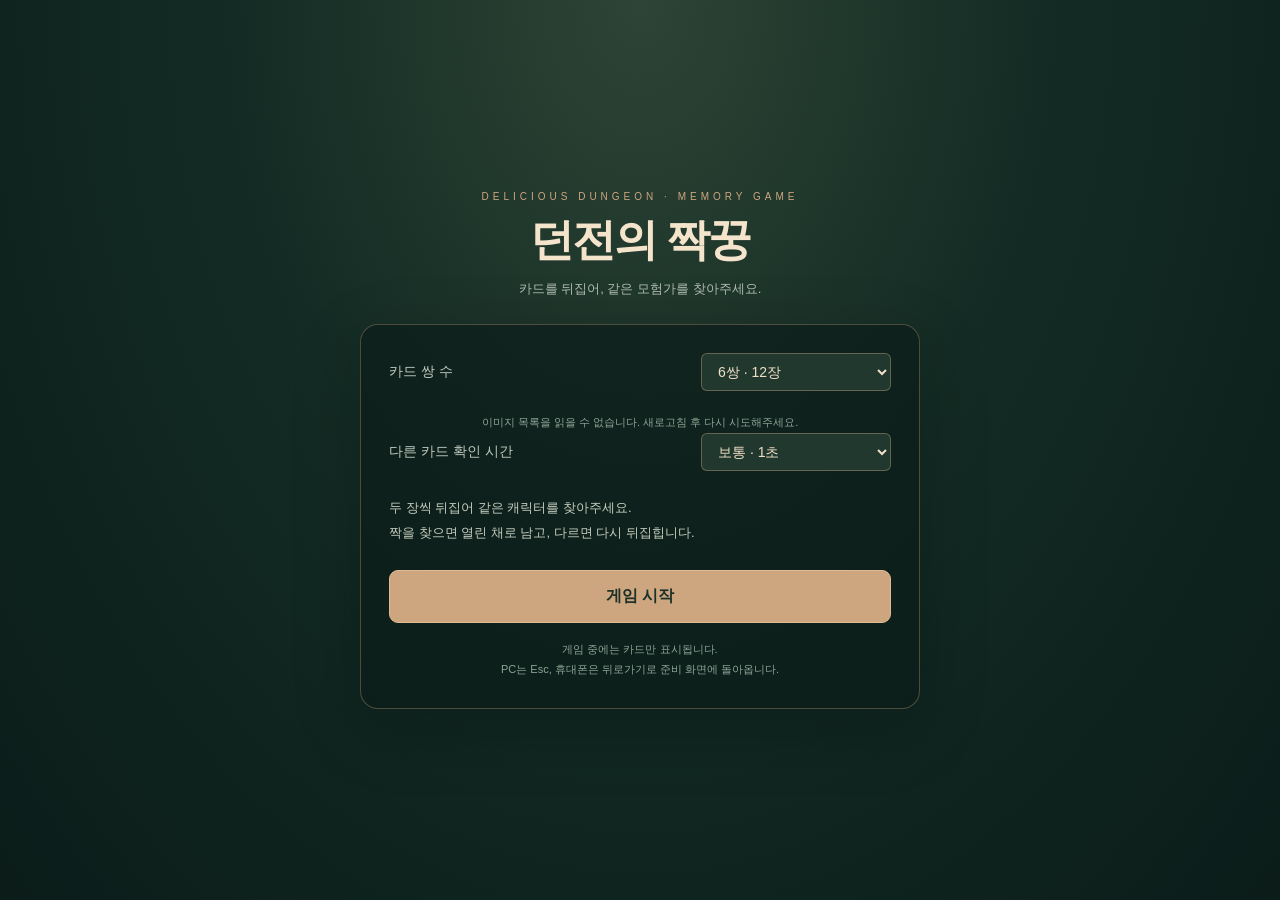
==== index.html @ ed94b5cc "Add card matching game and deployment tools" ====
<!doctype html>
<html lang="ko">
<head>
  <meta charset="UTF-8">
  <meta name="viewport" content="width=device-width, initial-scale=1">
  <title>던전의 짝꿍 · 카드 짝 맞추기</title>
  <link rel="stylesheet" href="style.css">
  <script src="characters.js" defer></script>
  <script src="game.js" defer></script>
</head>
<body>
  <main id="setup" class="setup">
    <header>
      <p class="eyebrow">DELICIOUS DUNGEON · MEMORY GAME</p>
      <h1>던전의 짝꿍</h1>
      <p class="intro">카드를 뒤집어, 같은 모험가를 찾아주세요.</p>
    </header>
    <form id="settings" class="settings">
      <label>카드 쌍 수 <select id="difficulty"><option value="6">6쌍 · 12장</option><option value="12">12쌍 · 24장</option><option value="18">18쌍 · 36장</option><option value="24">24쌍 · 48장</option></select></label>
      <p id="library-status" class="setup-note" role="status"></p>
      <label id="folder-control" hidden>캐릭터 폴더 새로 읽기 <input id="character-folder" type="file" webkitdirectory multiple accept="image/*"></label>
      <label>다른 카드 확인 시간 <select id="flip-delay"><option value="1600">여유롭게 · 1.6초</option><option value="1050" selected>보통 · 1초</option><option value="600">빠르게 · 0.6초</option></select></label>
      <p class="rules">두 장씩 뒤집어 같은 캐릭터를 찾아주세요.<br>짝을 찾으면 열린 채로 남고, 다르면 다시 뒤집힙니다.</p>
      <button id="start" class="primary" type="submit">게임 시작</button>
      <p class="setup-note">게임 중에는 카드만 표시됩니다.<br>PC는 Esc, 휴대폰은 뒤로가기로 준비 화면에 돌아옵니다.</p>
    </form>
  </main>
  <section id="play" class="play" hidden aria-label="게임 화면">
    <p id="message" class="sr-only" role="status" aria-live="polite"></p>
    <section id="board" class="board" aria-label="짝 맞추기 카드"></section>
  </section>
  <dialog id="result" aria-labelledby="result-title">
    <p class="eyebrow">ADVENTURE COMPLETE</p>
    <h2 id="result-title">모든 짝을 찾았어요!</h2>
    <div class="stats"><span>찾은 짝 <strong id="pairs">0 / 6</strong></span><span>시도 <strong id="moves">0</strong></span><span>시간 <strong id="time">00:00</strong></span></div>
    <button id="restart" class="primary" type="button">준비 화면으로</button>
  </dialog>
</body>
</html>
---- style.css ----
:root { color-scheme: dark; font-family: 'Malgun Gothic', 'Apple SD Gothic Neo', sans-serif; color: #eee7d9; background: #0e211d; }
* { box-sizing: border-box; }
body { margin: 0; min-height: 100vh; background: radial-gradient(ellipse at 50% 0%, #2e4435 0, #132b24 45%, #0b1c19 100%); }
main { width: min(1600px, 94%); height: 100dvh; margin: auto; padding: 20px 0 14px; display: flex; flex-direction: column; }
main > :not(.board) { flex-shrink: 0; }
header { text-align: center; }
.eyebrow { color: #cda67f; font-size: 10px; letter-spacing: 4px; margin: 0 0 9px; }
h1 { margin: 0; font-size: clamp(30px, 4vw, 44px); letter-spacing: -2px; color: #f4e4cb; }
.intro { font-size: 13px; color: #b0bdb1; margin: 10px 0 26px; }
.toolbar { display: flex; align-items: center; justify-content: space-between; gap: 18px; padding: 16px 20px; border: 1px solid #cda67f40; background: #0b1c1980; border-radius: 12px; font-size: 12px; }
label { color: #bfc9bd; display: flex; align-items: center; gap: 10px; }
select, .restart { font: inherit; border: 1px solid #cda67f66; background: #21382e; color: #f0dfc6; padding: 9px 12px; border-radius: 6px; cursor: pointer; }
.stats { display: flex; gap: 25px; color: #a9b7ab; }
.stats strong { color: #f0dfc6; font-variant-numeric: tabular-nums; margin-left: 7px; }
.restart:hover { background: #37513d; }
#message { text-align: center; height: 20px; line-height: 20px; white-space: nowrap; overflow: hidden; text-overflow: ellipsis; font-size: 13px; color: #d5bb96; margin: 12px 0; }
.board { display: grid; flex: 1; min-height: 0; width: 100%; gap: 10px; margin: 0 auto; justify-content: center; align-content: center; }
.card { position: relative; aspect-ratio: 606 / 968; padding: 0; border: 0; border-radius: 6%; background: transparent; cursor: pointer; perspective: 1000px; -webkit-tap-highlight-color: transparent; }
.card-inner { display: block; width: 100%; height: 100%; position: relative; transform-style: preserve-3d; transition: transform .42s cubic-bezier(.2,.7,.3,1); }
.card.is-open .card-inner, .card.is-matched .card-inner { transform: rotateY(180deg); }
.face { position: absolute; inset: 0; display: block; backface-visibility: hidden; border-radius: 6%; background: url('card_back.png') center / 100% 100%; box-shadow: 0 5px 12px #0005; }
.front { transform: rotateY(180deg); overflow: hidden; }
.character-mask { position: absolute; inset: 0; -webkit-mask-image: var(--character-mask, url('mask.png')); mask-image: var(--character-mask, url('mask.png')); -webkit-mask-size: 100% 100%; mask-size: 100% 100%; -webkit-mask-position: center; mask-position: center; -webkit-mask-repeat: no-repeat; mask-repeat: no-repeat; mask-mode: alpha; }
.character { position: absolute; width: 100%; height: auto; left: 0; top: 2.74616%; transform: scale(0.9); transform-origin: top center; }
.ribbon { position: absolute; width: 44%; left: 28%; bottom: 9%; }
.character-name { position: absolute; left: 28%; right: 28%; bottom: 12.05%; text-align: center; color: #fff; font-size: 24px; white-space: nowrap; font-weight: 900; line-height: 1.15; -webkit-text-stroke: 2px #cda67f; paint-order: stroke fill; text-shadow: 0 2px 2px #633c2a; }
.card.is-matched { cursor: default; }
.character-name { font-size: var(--name-size, 24px); -webkit-text-stroke-width: var(--name-stroke, 2px); }
.card.is-matched .front { box-shadow: 0 0 0 2px #cda67f, 0 0 20px #cda67f30; }
.card:focus-visible { outline: 3px solid #ffe3a4; outline-offset: 4px; }
.card:not(.is-open):not(.is-matched):hover { translate: 0 -4px; }
footer { margin-top: 12px; text-align: center; font-size: 11px; color: #879f90; }
@media (max-width: 700px) { main { padding-top: 12px; } .toolbar { flex-wrap: wrap; padding: 10px; gap: 10px; } .stats { order: 3; width: 100%; justify-content: space-around; gap: 8px; } .board { gap: 6px; } .character-name { -webkit-text-stroke-width: 1px; } }
@media (max-height: 600px) { main { padding: 8px 0; } .eyebrow, .intro, footer { display: none; } h1 { font-size: 24px; margin-bottom: 6px; } .toolbar { padding: 6px 10px; } #message { margin: 6px 0; } }
@media (prefers-reduced-motion: reduce) { *, *::before, *::after { transition: none !important; } }
[hidden] { display: none !important; }
.setup { height: auto; min-height: 100dvh; width: min(560px, 92%); justify-content: center; padding: 32px 0; }
.settings { padding: 28px; border: 1px solid #cda67f55; border-radius: 18px; background: #0b1c19aa; box-shadow: 0 20px 70px #0003; }
.settings label { display: flex; justify-content: space-between; flex-wrap: wrap; gap: 12px; margin-bottom: 22px; font-size: 14px; }
.settings select { min-width: 190px; }
.rules { color: #c5cdbf; font-size: 13px; line-height: 1.9; margin: 25px 0; }
.primary { width: 100%; padding: 15px 20px; border: 1px solid #e0bb91; border-radius: 9px; background: #cda67f; color: #1c3027; font: inherit; font-weight: 700; cursor: pointer; }
.primary:hover { background: #e6c49c; }
.primary:disabled { opacity: .5; cursor: wait; }
.primary:focus-visible { outline: 3px solid #fff0c5; outline-offset: 4px; }
.setup-note { color: #8da495; font-size: 11px; text-align: center; line-height: 1.8; margin: 17px 0 0; }
.play { height: 100dvh; width: 100%; padding: max(10px, env(safe-area-inset-top)) max(10px, env(safe-area-inset-right)) max(10px, env(safe-area-inset-bottom)) max(10px, env(safe-area-inset-left)); display: flex; }
.is-playing { overflow: hidden; }
.sr-only { position: absolute; width: 1px; height: 1px !important; padding: 0; margin: -1px !important; overflow: hidden; clip-path: inset(50%); white-space: nowrap; }
.play .board { height: 100%; }
.play .card:not(.is-open):not(.is-matched):hover { translate: none; }
dialog { width: min(440px, 90%); padding: 32px; border: 1px solid #cda67f; border-radius: 18px; background: #163128; color: #f4e4cb; text-align: center; }
dialog::backdrop { background: #071710bb; backdrop-filter: blur(5px); }
dialog h2 { margin: 14px 0 25px; }
dialog .stats { justify-content: center; flex-wrap: wrap; margin-bottom: 28px; font-size: 13px; }
@media (max-width: 700px) { .play { padding: max(6px, env(safe-area-inset-top)) max(6px, env(safe-area-inset-right)) max(6px, env(safe-area-inset-bottom)) max(6px, env(safe-area-inset-left)); } .settings { padding: 22px; } }
@media (max-height: 600px) { .setup .eyebrow, .setup .intro { display: block; } }
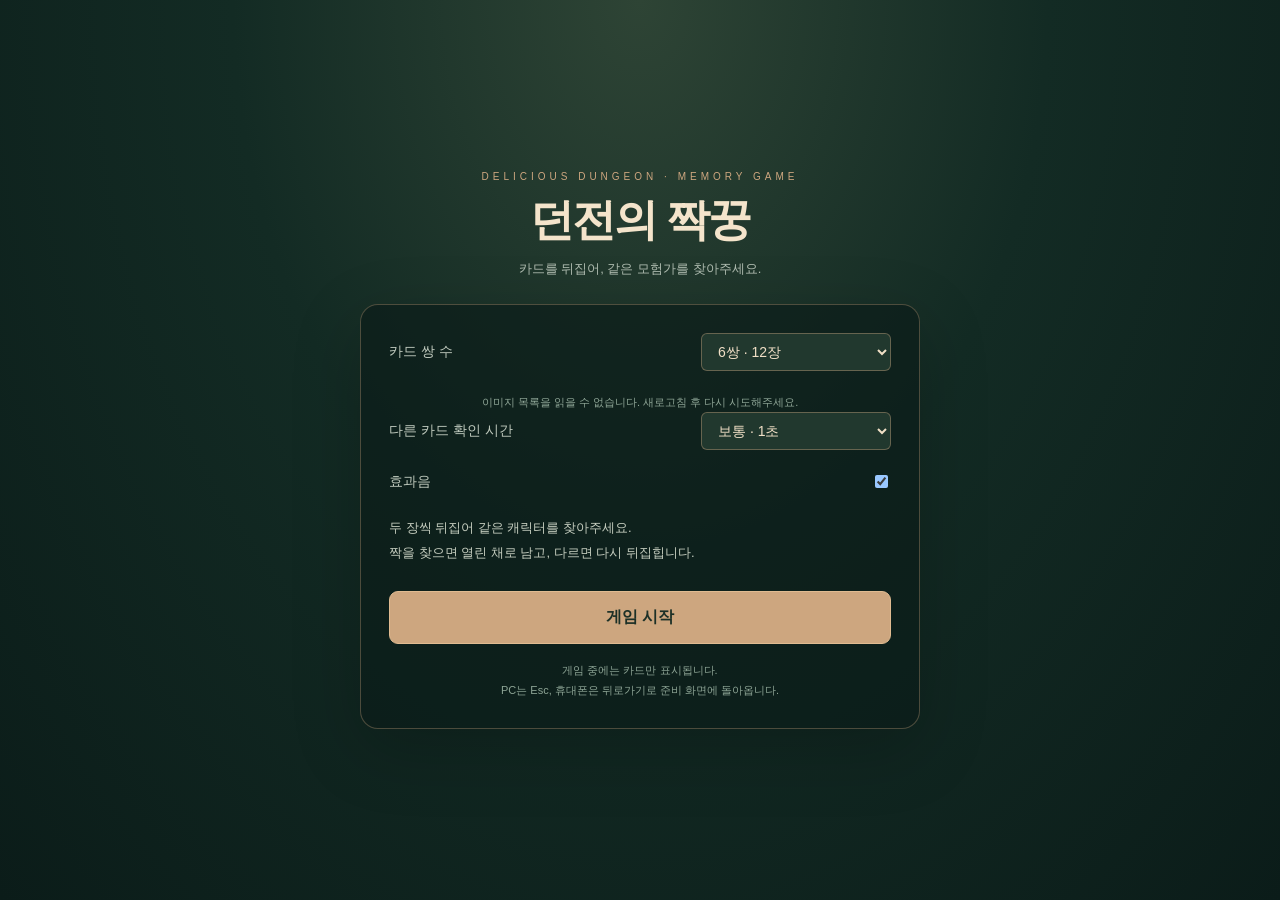
==== commit 9a8a3b47: "Add card interaction and completion sound effects" ====
--- a/index.html
+++ b/index.html
@@ -20,6 +20,7 @@
       <p id="library-status" class="setup-note" role="status"></p>
       <label id="folder-control" hidden>캐릭터 폴더 새로 읽기 <input id="character-folder" type="file" webkitdirectory multiple accept="image/*"></label>
       <label>다른 카드 확인 시간 <select id="flip-delay"><option value="1600">여유롭게 · 1.6초</option><option value="1050" selected>보통 · 1초</option><option value="600">빠르게 · 0.6초</option></select></label>
+      <label>효과음 <input id="sound-enabled" type="checkbox" checked aria-label="효과음 켜기"></label>
       <p class="rules">두 장씩 뒤집어 같은 캐릭터를 찾아주세요.<br>짝을 찾으면 열린 채로 남고, 다르면 다시 뒤집힙니다.</p>
       <button id="start" class="primary" type="submit">게임 시작</button>
       <p class="setup-note">게임 중에는 카드만 표시됩니다.<br>PC는 Esc, 휴대폰은 뒤로가기로 준비 화면에 돌아옵니다.</p>
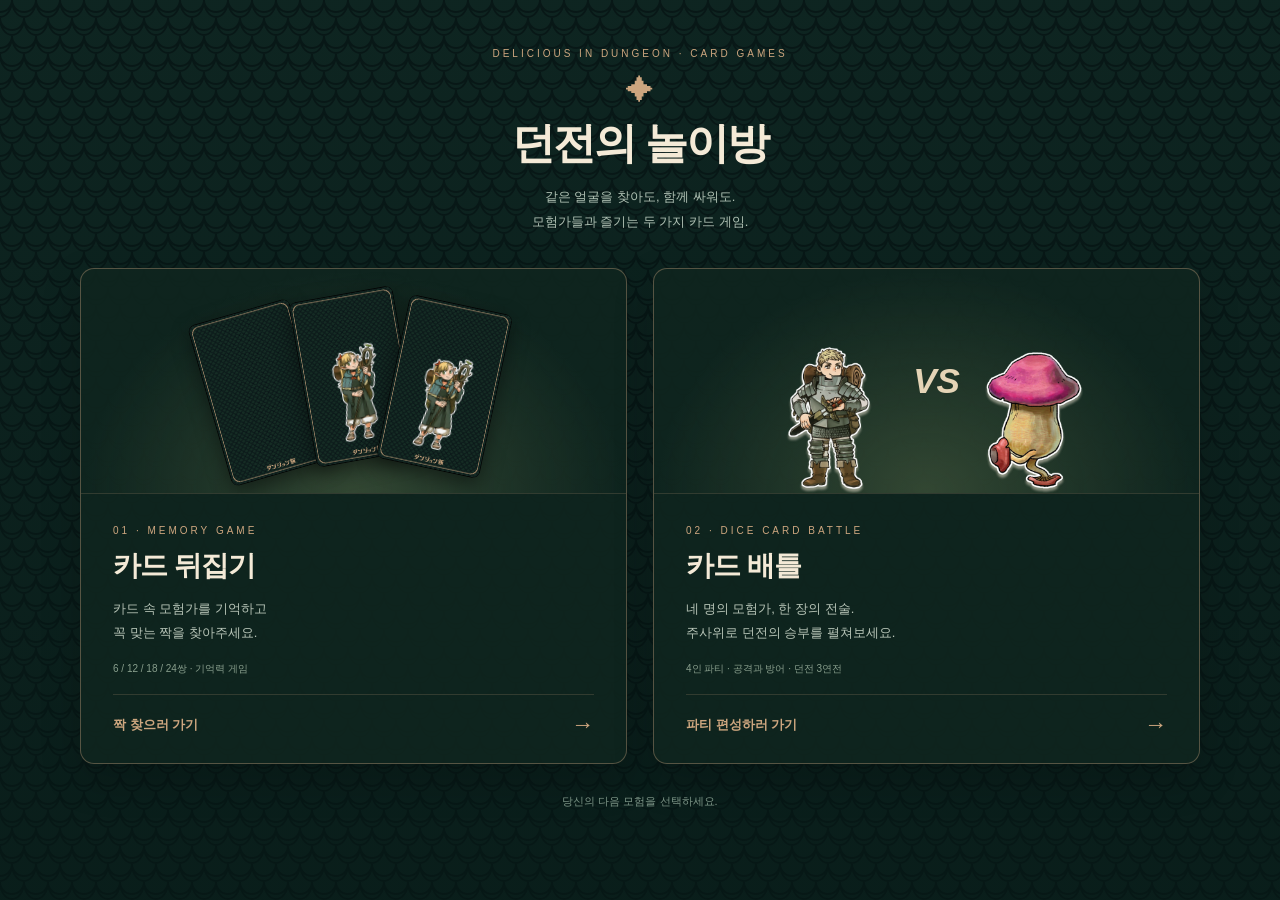
==== commit 52faee6e: "Add dice card battle and shared game selection" ====
--- a/index.html
+++ b/index.html
@@ -1,40 +1,8 @@
 <!doctype html>
-<html lang="ko">
-<head>
-  <meta charset="UTF-8">
-  <meta name="viewport" content="width=device-width, initial-scale=1">
-  <title>던전의 짝꿍 · 카드 짝 맞추기</title>
-  <link rel="stylesheet" href="style.css">
-  <script src="characters.js" defer></script>
-  <script src="game.js" defer></script>
-</head>
-<body>
-  <main id="setup" class="setup">
-    <header>
-      <p class="eyebrow">DELICIOUS DUNGEON · MEMORY GAME</p>
-      <h1>던전의 짝꿍</h1>
-      <p class="intro">카드를 뒤집어, 같은 모험가를 찾아주세요.</p>
-    </header>
-    <form id="settings" class="settings">
-      <label>카드 쌍 수 <select id="difficulty"><option value="6">6쌍 · 12장</option><option value="12">12쌍 · 24장</option><option value="18">18쌍 · 36장</option><option value="24">24쌍 · 48장</option></select></label>
-      <p id="library-status" class="setup-note" role="status"></p>
-      <label id="folder-control" hidden>캐릭터 폴더 새로 읽기 <input id="character-folder" type="file" webkitdirectory multiple accept="image/*"></label>
-      <label>다른 카드 확인 시간 <select id="flip-delay"><option value="1600">여유롭게 · 1.6초</option><option value="1050" selected>보통 · 1초</option><option value="600">빠르게 · 0.6초</option></select></label>
-      <label>효과음 <input id="sound-enabled" type="checkbox" checked aria-label="효과음 켜기"></label>
-      <p class="rules">두 장씩 뒤집어 같은 캐릭터를 찾아주세요.<br>짝을 찾으면 열린 채로 남고, 다르면 다시 뒤집힙니다.</p>
-      <button id="start" class="primary" type="submit">게임 시작</button>
-      <p class="setup-note">게임 중에는 카드만 표시됩니다.<br>PC는 Esc, 휴대폰은 뒤로가기로 준비 화면에 돌아옵니다.</p>
-    </form>
-  </main>
-  <section id="play" class="play" hidden aria-label="게임 화면">
-    <p id="message" class="sr-only" role="status" aria-live="polite"></p>
-    <section id="board" class="board" aria-label="짝 맞추기 카드"></section>
-  </section>
-  <dialog id="result" aria-labelledby="result-title">
-    <p class="eyebrow">ADVENTURE COMPLETE</p>
-    <h2 id="result-title">모든 짝을 찾았어요!</h2>
-    <div class="stats"><span>찾은 짝 <strong id="pairs">0 / 6</strong></span><span>시도 <strong id="moves">0</strong></span><span>시간 <strong id="time">00:00</strong></span></div>
-    <button id="restart" class="primary" type="button">준비 화면으로</button>
-  </dialog>
-</body>
-</html>
+<html lang="ko"><head><meta charset="utf-8"><meta name="viewport" content="width=device-width, initial-scale=1"><title>던전의 놀이방 · 카드 게임</title><link rel="stylesheet" href="battle.css"></head>
+<body class="portal-body"><main class="portal">
+<header class="portal-heading"><p class="overline">DELICIOUS IN DUNGEON · CARD GAMES</p><span class="portal-emblem" aria-hidden="true">✦</span><h1>던전의 놀이방</h1><p>같은 얼굴을 찾아도, 함께 싸워도.<br>모험가들과 즐기는 두 가지 카드 게임.</p></header>
+<div class="mode-grid">
+<a href="memory.html" class="mode-card memory-mode"><div class="mode-visual"><div class="mini-back"></div><div class="mini-card"><img src="cha/마르실.png" alt="마르실"></div><div class="mini-card second"><img src="cha/마르실.png" alt=""></div></div><div class="mode-copy"><span class="overline">01 · MEMORY GAME</span><h2>카드 뒤집기</h2><p>카드 속 모험가를 기억하고<br>꼭 맞는 짝을 찾아주세요.</p><span class="mode-tags">6 / 12 / 18 / 24쌍 · 기억력 게임</span><strong>짝 찾으러 가기 <span>→</span></strong></div></a>
+<a href="battle.html" class="mode-card battle-mode"><div class="mode-visual battle-visual"><img class="portal-hero" src="cha/라이오스.png" alt="라이오스"><span class="portal-vs">VS</span><img class="portal-monster" src="battle-monster-걷는버섯.png" alt="걷는버섯"></div><div class="mode-copy"><span class="overline">02 · DICE CARD BATTLE</span><h2>카드 배틀</h2><p>네 명의 모험가, 한 장의 전술.<br>주사위로 던전의 승부를 펼쳐보세요.</p><span class="mode-tags">4인 파티 · 공격과 방어 · 던전 3연전</span><strong>파티 편성하러 가기 <span>→</span></strong></div></a>
+</div><footer class="portal-footer">당신의 다음 모험을 선택하세요.</footer></main></body></html>
--- a/battle.css
+++ b/battle.css
@@ -0,0 +1,14 @@
+:root{color-scheme:dark;--ink:#0b1e1c;--panel:#142e28;--gold:#cda67f;--paper:#f4ead7;--muted:#9eafa3;font-family:'Malgun Gothic','Apple SD Gothic Neo',sans-serif;background:var(--ink);color:var(--paper)}
+*{box-sizing:border-box}body{margin:0;min-height:100vh;background-color:#102824;background-image:linear-gradient(#0b201c66,#071a17bb),url("data:image/svg+xml,%3Csvg xmlns='http://www.w3.org/2000/svg' width='48' height='36' viewBox='0 0 48 36'%3E%3Cg fill='none' stroke='%23061213' stroke-width='2'%3E%3Cpath d='M-12 0a12 12 0 0 0 24 0m0 0a12 12 0 0 0 24 0m0 0a12 12 0 0 0 24 0M-12 0a12 17 0 0 0 24 0m0 0a12 17 0 0 0 24 0m0 0a12 17 0 0 0 24 0M0 18a12 12 0 0 0 24 0m0 0a12 12 0 0 0 24 0M0 18a12 17 0 0 0 24 0m0 0a12 17 0 0 0 24 0'/%3E%3C/g%3E%3C/svg%3E")}
+[hidden]{display:none!important}button,input,select{font:inherit}a{color:inherit;text-decoration:none}button,select{border:1px solid #cda67f50;border-radius:7px;background:#162d26;color:var(--paper);padding:9px 14px;cursor:pointer}button:hover{border-color:var(--gold);background:#294537}button:disabled{opacity:.45;cursor:default}button:focus-visible,a:focus-visible,select:focus-visible{outline:3px solid #ffe3a4;outline-offset:4px}input[type=checkbox]{accent-color:var(--gold);width:16px;height:16px;vertical-align:middle;cursor:pointer}h1,h2,p{margin:0}.overline{font-size:10px;letter-spacing:3px;color:var(--gold)}.muted{color:var(--muted);font-size:12px;line-height:1.8}.gold-button{background:var(--gold);color:#173129;border-color:var(--gold);font-weight:700;min-height:50px;display:inline-flex;gap:30px;align-items:center;justify-content:center}.gold-button:hover{background:#e6c6a2;color:#12271f}.gold-button span{font-size:23px}.text-button{border:0;background:transparent;color:var(--muted);display:block;margin:14px auto 0;font-size:12px}.site-nav{display:flex;justify-content:space-between;font-size:12px;color:var(--gold);margin-bottom:30px}
+/* A shared entrance for both games. */
+.portal{max-width:1120px;width:92%;margin:auto;padding:48px 0 25px}.portal-heading{text-align:center}.portal-emblem{display:block;font-size:28px;color:var(--gold);margin:16px 0 8px}.portal-heading h1{font-size:43px;letter-spacing:-2px}.portal-heading>p:last-child{font-size:13px;line-height:1.9;color:#afc0b3;margin-top:12px}.mode-grid{display:grid;grid-template-columns:1fr 1fr;gap:26px;margin-top:34px}.mode-card{overflow:hidden;border-radius:14px;border:1px solid #cda67f60;background:#10251feb;transition:transform .2s,border-color .2s;box-shadow:0 15px 40px #0003}.mode-card:hover{transform:translateY(-5px);border-color:var(--gold)}.mode-visual{height:225px;background:radial-gradient(ellipse at bottom,#61734d70,transparent 70%);position:relative;border-bottom:1px solid #cda67f30;overflow:hidden}.mini-card,.mini-back{position:absolute;top:24px;width:105px;height:167px;border-radius:7px;background:url('card_back.png') center/100% 100%;box-shadow:0 6px 20px #0007;left:calc(50% - 52px);transform:rotate(-10deg)}.mini-back{transform:translateX(-94px) rotate(-16deg);top:40px}.mini-card img{width:100%;height:90%;object-fit:contain}.mini-card.second{transform:translateX(90px) rotate(12deg);top:34px}.battle-visual{display:flex;align-items:flex-end;justify-content:center;gap:5px}.portal-hero{height:220px;width:155px;object-fit:contain;filter:drop-shadow(0 3px 1px #f4ead780)}.portal-monster{height:195px;width:135px;object-fit:contain;filter:drop-shadow(0 3px 1px #f4ead780)}.portal-vs{font-size:35px;font-weight:900;font-style:italic;color:#e5d4b6;align-self:center}.mode-copy{padding:26px 32px 25px}.mode-copy h2{font-size:28px;margin:9px 0 12px;letter-spacing:-1px}.mode-copy p{color:#b7c4b7;font-size:13px;line-height:1.8}.mode-tags{display:block;color:#899f8d;font-size:10px;margin:18px 0}.mode-copy>strong{display:flex;justify-content:space-between;align-items:center;border-top:1px solid #cda67f30;padding-top:16px;font-size:13px;color:var(--gold)}.mode-copy>strong span{font-size:23px}.portal-footer{text-align:center;color:#7e9688;font-size:11px;margin-top:30px}
+/* Preparation: select the adventurers using their imported statistics. */
+.party-setup{max-width:1320px;width:94%;margin:auto;padding:24px 0 32px}.page-heading{text-align:center;margin:10px 0 32px}.page-heading h1{font-size:38px;letter-spacing:-2px;margin:10px 0}.page-heading>p:last-child{font-size:13px;color:#a7b9ac}.party-config{display:flex;justify-content:space-between;align-items:center;gap:20px;padding:24px;background:#0c201bd9;border:1px solid #cda67f45;border-radius:12px}.party-config h2{font-size:19px;margin:8px 0}.party-config h2 span{font-size:14px;color:var(--gold);margin-left:12px}.config-actions{display:flex;gap:9px;align-items:center;flex-wrap:wrap;justify-content:flex-end;font-size:11px}.config-actions label{white-space:nowrap;margin-left:10px}.party-filter{display:flex;align-items:center;justify-content:space-between;margin:20px 0 14px;font-size:12px;color:var(--muted)}.party-filter select{margin-left:10px;font-size:12px}.roster{display:grid;grid-template-columns:repeat(10,minmax(0,1fr));gap:11px}.roster-card{position:relative;overflow:hidden;aspect-ratio:606/968;padding:0;border:1px solid #667a5e40;background:url('card_back.png') center/100% 100%;border-radius:7px;transition:transform .15s}.roster-card:hover{transform:translateY(-3px)}.roster-card.selected{outline:2px solid var(--gold);outline-offset:1px;box-shadow:0 0 20px #cda67f25}.roster-card img{position:absolute;top:0;left:5%;width:90%;height:79%;object-fit:contain}.selection-tick{position:absolute;top:6px;right:6px;border-radius:50%;width:20px;height:20px;display:grid;place-items:center;background:#091d1bcc;border:1px solid #80957b;font-size:12px;z-index:1}.selected .selection-tick{background:var(--gold);color:#15251c;border-color:var(--gold)}.roster-name{position:absolute;bottom:16%;width:100%;left:0;font-size:13px;color:#fff;text-shadow:0 2px 3px #000}.roster-stats{position:absolute;bottom:5.5%;width:100%;left:0;font-size:9px;background:#081c19d9;padding:5px 0;color:#e7c49d;white-space:nowrap}.launch-panel{display:flex;justify-content:space-between;gap:25px;align-items:center;border-top:1px solid #cda67f40;margin-top:28px;padding-top:22px}.launch-panel strong{font-size:14px;color:#e6d2b5}.launch-panel p{font-size:11px;color:#9fb2a3;line-height:1.8;margin-top:6px}.launch-panel details{font-size:11px;color:var(--gold);margin-top:12px}.launch-panel summary{cursor:pointer}.launch-panel .gold-button{flex-shrink:0;min-width:230px}.feedback{text-align:center;color:var(--gold);font-size:12px;margin-top:18px;min-height:18px}
+/* The arena uses the whole viewport, with opposing parties and a shared roll. */
+.in-battle{overflow:hidden}.arena{height:100dvh;max-width:1600px;margin:auto;padding:16px 30px;display:grid;grid-template-rows:auto auto minmax(0,1fr) auto auto auto;gap:14px}.arena-header{display:flex;justify-content:space-between;align-items:center}.arena-header>div{text-align:center}.arena-header h1{font-size:24px;margin-top:5px;letter-spacing:-1px}.arena-header>button{font-size:11px}.auto-label{font-size:12px;color:#c0c9b6;min-width:110px;text-align:right}.encounter-track{display:flex;align-items:center;justify-content:center;gap:12px;font-size:10px;color:#5f7b6c}.encounter-track i{width:50px;height:1px;background:#58715b66}.encounter-track .current{color:var(--gold)}.encounter-track .passed{color:#c5d9b5}.battlefield{display:grid;grid-template-columns:minmax(0,1fr) 115px minmax(0,1fr);gap:20px;align-items:stretch;min-height:0;padding-top:8px}.team{display:flex;flex-direction:column;min-width:0;min-height:0}.team-heading{display:flex;justify-content:space-between;align-items:center;gap:8px}.team-heading .overline{font-size:8px;letter-spacing:2px}.team-heading h2{font-size:16px;margin-top:5px}.hp-value{font-size:13px;font-weight:bold;color:#eee5cf;font-variant-numeric:tabular-nums}.hp-track{height:8px;background:#091b18;border:1px solid #bdd19530;border-radius:5px;margin:12px 0 0;overflow:hidden}.hp-track>div{height:100%;background:linear-gradient(90deg,#507f5a,#b6cd85);transition:width .5s}.hp-track.enemy>div{background:linear-gradient(90deg,#8c3334,#ce7a63)}.lineup{display:flex;justify-content:center;align-items:stretch;gap:0;flex:1;min-height:0;margin-top:10px;border-bottom:1px solid #cda67f30}.fighter{position:relative;min-width:0;flex:1;display:flex;flex-direction:column;justify-content:flex-end;align-items:center;padding-top:24px}.fighter img{min-height:0;flex:1;object-fit:contain;max-width:100%;width:100%;filter:drop-shadow(1px 1px 0 #f2e2c780) drop-shadow(-1px -1px 0 #f2e2c780) drop-shadow(0 7px 5px #0005)}.fighter-name{position:relative;z-index:1;text-align:center;background:#0a1b17e8;border:1px solid #72826170;border-radius:5px;padding:4px 8px;font-size:12px;margin-top:-5px;max-width:100%;white-space:nowrap}.fighter-stats{font-size:9px;line-height:1.5;color:#d7c09c;text-align:center;padding:7px 0;min-height:28px}.enemy-team .fighter img{max-width:230px}.enemy-team .fighter-name{border-color:#bb766070}.roll-float{position:absolute;top:4px;left:50%;transform:translateX(-50%) translateY(8px);white-space:nowrap;padding:6px 9px;font-size:12px;font-weight:bold;background:#d4b06c;color:#15271d;clip-path:polygon(8% 0,92% 0,100% 50%,92% 100%,8% 100%,0 50%);opacity:0;transition:opacity .2s,transform .2s;z-index:2}.has-roll .roll-float{opacity:1;transform:translateX(-50%) translateY(0)}.versus{display:flex;flex-direction:column;align-items:center;justify-content:center;gap:12px}.versus>span:first-child{font-size:9px;letter-spacing:2px;color:var(--gold)}.versus b{font-size:55px;font-weight:900;font-style:italic;color:#f3ecd8;text-shadow:0 3px 0 #0005}.crossed-swords{font-size:38px;color:var(--gold);opacity:.7}.resolution{display:grid;grid-template-columns:1fr 1.3fr 1fr;gap:18px;align-items:center;border-top:1px solid #cda67f40;border-bottom:1px solid #cda67f40;padding:14px 18px;background:#0a1b17b3}.power{display:flex;justify-content:center;gap:28px}.power>div{display:flex;flex-direction:column;align-items:center}.power span{font-size:9px;color:#bcb89e;white-space:nowrap}.power strong{font-size:38px;font-variant-numeric:tabular-nums;line-height:1.2}.ally-power strong{color:#e4d19f}.enemy-power strong{color:#d8927e}.round-status{text-align:center}.round-status>span{font-size:13px;color:var(--gold);font-weight:bold}.round-status p{font-size:11px;color:#a1b4a6;line-height:1.7;margin-top:6px}.command-area{display:grid;grid-template-columns:1fr 2.4fr 1fr;gap:24px;align-items:center}.command-title p{font-size:17px;margin-top:8px}.tactics{display:grid;grid-template-columns:repeat(3,minmax(0,1fr));gap:12px}.tactic-card{display:flex;flex-direction:column;align-items:center;padding:10px 8px 12px;gap:4px;border-radius:9px;background:linear-gradient(160deg,#294337,#10271f);border-color:#cda67f66;transition:transform .15s}.tactic-card:hover:not(:disabled){transform:translateY(-4px);background:#304d3c}.tactic-icon{font-size:21px;color:var(--gold)}.tactic-card strong{font-size:14px}.tactic-card small{font-size:9px;color:#91aa96}.tactic-bonus{font-size:12px;color:#e9cf9e;border-top:1px solid #cda67f33;margin-top:4px;padding-top:6px}.tactic-assault{border-bottom:3px solid #b9634f}.tactic-balanced{border-bottom:3px solid #cda67f}.tactic-guard{border-bottom:3px solid #6c93a8}.deck-mark{display:flex;flex-direction:column;align-items:center;gap:7px;color:#a5b59c}.deck-mark>span{font-size:27px;color:var(--gold)}.deck-mark strong{font-size:11px}.deck-mark small{font-size:9px;color:#6e8b79}.combat-log{font-size:10px;color:#82998a;position:relative}.combat-log summary{cursor:pointer;display:flex;gap:20px;align-items:center}.combat-log summary span{overflow:hidden;text-overflow:ellipsis;white-space:nowrap}.combat-log ol{position:absolute;bottom:20px;left:0;right:0;max-height:200px;overflow:auto;border:1px solid #cda67f66;background:#0c201bf5;padding:20px 30px;color:#b4c6b7;line-height:2;z-index:10;border-radius:7px}.rolling .fighter img{animation:roll-bob .15s infinite alternate}.rolling .power strong{animation:pulse .15s infinite alternate}dialog{width:min(460px,90%);padding:36px;border:1px solid var(--gold);border-radius:15px;background:#122c24;color:var(--paper);text-align:center;box-shadow:0 20px 100px #0008}dialog::backdrop{background:#031410c9;backdrop-filter:blur(5px)}dialog h2{font-size:27px;letter-spacing:-1px;margin:15px 0}dialog>p:not(.overline){font-size:13px;line-height:1.8;color:#b3c2ae;margin-bottom:25px}dialog .gold-button{width:100%}@keyframes roll-bob{from{transform:translateY(0)}to{transform:translateY(-4px)}}@keyframes pulse{to{opacity:.3}}
+@media(min-width:1600px){.arena{padding-top:24px;padding-bottom:24px;gap:20px}.tactic-card{padding:16px}.fighter-name{font-size:15px}.fighter-stats{font-size:11px}}
+@media(max-width:1000px){.roster{grid-template-columns:repeat(7,minmax(0,1fr))}.party-config{align-items:flex-start;flex-direction:column}.config-actions{justify-content:flex-start}.arena{padding:12px 16px;gap:12px}.battlefield{grid-template-columns:minmax(0,1fr) 65px minmax(0,1fr);gap:10px}.versus b{font-size:38px}.crossed-swords{font-size:28px}.command-area{grid-template-columns:1fr 3fr}.deck-mark{display:none}.power{gap:18px}.fighter-name{font-size:10px;padding:4px}.fighter-stats{font-size:8px}.roll-float{font-size:10px;padding:4px}.portal{padding-top:30px}.mode-copy{padding:22px}}
+@media(max-width:650px){.portal{width:90%;padding-top:28px}.portal-heading h1{font-size:32px}.portal-heading .overline{font-size:8px;letter-spacing:2px}.portal-emblem{margin-top:10px}.mode-grid{grid-template-columns:1fr;gap:18px}.mode-visual{height:190px}.mini-card,.mini-back{width:87px;height:139px}.mini-back{transform:translateX(-70px) rotate(-16deg)}.mini-card.second{transform:translateX(70px) rotate(12deg)}.portal-hero{height:185px}.portal-monster{height:160px}.mode-copy h2{font-size:24px}.mode-copy p br{display:none}.mode-copy p{font-size:12px}.mode-tags{margin:12px 0}.party-setup{padding-top:18px}.page-heading h1{font-size:31px}.page-heading>p:last-child{font-size:11px;line-height:1.7}.page-heading .overline{font-size:8px;letter-spacing:2px}.party-config{padding:16px}.party-config h2{font-size:16px}.party-config .muted{font-size:10px}.config-actions{font-size:10px}.config-actions button{font-size:10px;padding:8px}.roster{grid-template-columns:repeat(4,minmax(0,1fr));gap:9px}.roster-name{font-size:11px}.roster-stats{font-size:8px;letter-spacing:-.5px}.launch-panel{flex-direction:column;align-items:stretch;gap:15px}.site-nav{margin-bottom:20px;font-size:11px}.launch-panel .gold-button{width:100%}.arena{padding:10px 10px max(10px,env(safe-area-inset-bottom));gap:10px;grid-template-rows:auto auto minmax(0,1fr) auto auto auto}.arena-header .overline{font-size:7px;letter-spacing:1px}.arena-header h1{font-size:18px}.arena-header>button{font-size:9px;padding:7px}.auto-label{font-size:10px;min-width:0}.encounter-track{font-size:8px;gap:6px}.encounter-track i{width:18px}.battlefield{grid-template-columns:minmax(0,1fr) 35px minmax(0,1fr);gap:6px;padding-top:0}.team-heading{flex-wrap:wrap;gap:4px}.team-heading h2{font-size:12px}.team-heading .overline{font-size:6px;letter-spacing:1px}.hp-value{font-size:10px}.hp-track{margin-top:7px;height:6px}.lineup{flex-wrap:wrap;gap:5px;margin-top:7px}.ally-team .fighter{flex:0 0 calc(50% - 3px);height:calc(50% - 3px);padding-top:17px}.enemy-team .fighter{padding-top:18px}.enemy-team .fighter img{max-height:80%}.fighter-name{font-size:9px;padding:2px 5px}.fighter-stats{font-size:6px;padding:3px 0;min-height:18px}.versus b{font-size:25px}.versus>span:first-child{font-size:6px;letter-spacing:0}.crossed-swords{font-size:23px}.roll-float{font-size:8px;padding:3px;top:0}.resolution{grid-template-columns:1fr 1fr;padding:8px;gap:8px}.power{gap:24px}.power strong{font-size:27px}.power span{font-size:8px}.round-status{grid-column:1/-1;grid-row:2;border-top:1px solid #cda67f30;padding-top:6px}.round-status>span{font-size:10px}.round-status p{font-size:9px;line-height:1.4;margin-top:3px}.command-area{display:block}.command-title{display:none}.tactics{gap:7px}.tactic-card{padding:7px 3px;gap:2px}.tactic-icon{font-size:18px}.tactic-card strong{font-size:12px}.tactic-card small{font-size:7px}.tactic-bonus{font-size:10px;padding-top:4px}.combat-log{font-size:8px}.combat-log summary{gap:10px}.combat-log summary span{max-width:70%}}
+@media(max-height:600px) and (min-width:651px){.arena{gap:8px;padding:8px 20px}.arena-header h1{font-size:18px}.arena-header .overline{display:none}.tactic-card{padding:6px;gap:2px}.tactic-card small,.deck-mark,.command-title .overline{display:none}.tactic-icon{font-size:16px}.tactic-bonus{font-size:10px;padding-top:3px}.tactic-card strong{font-size:12px}.resolution{padding:7px}.power strong{font-size:28px}.fighter-name{font-size:9px}.fighter-stats{font-size:7px;min-height:20px;padding:3px}.roll-float{font-size:8px;padding:3px}.fighter{padding-top:18px}.encounter-track{font-size:8px}.hp-track{margin-top:6px}.team-heading h2{font-size:12px}.team-heading .overline{font-size:6px}}
+@media(prefers-reduced-motion:reduce){*,*::before,*::after{animation:none!important;transition:none!important}}
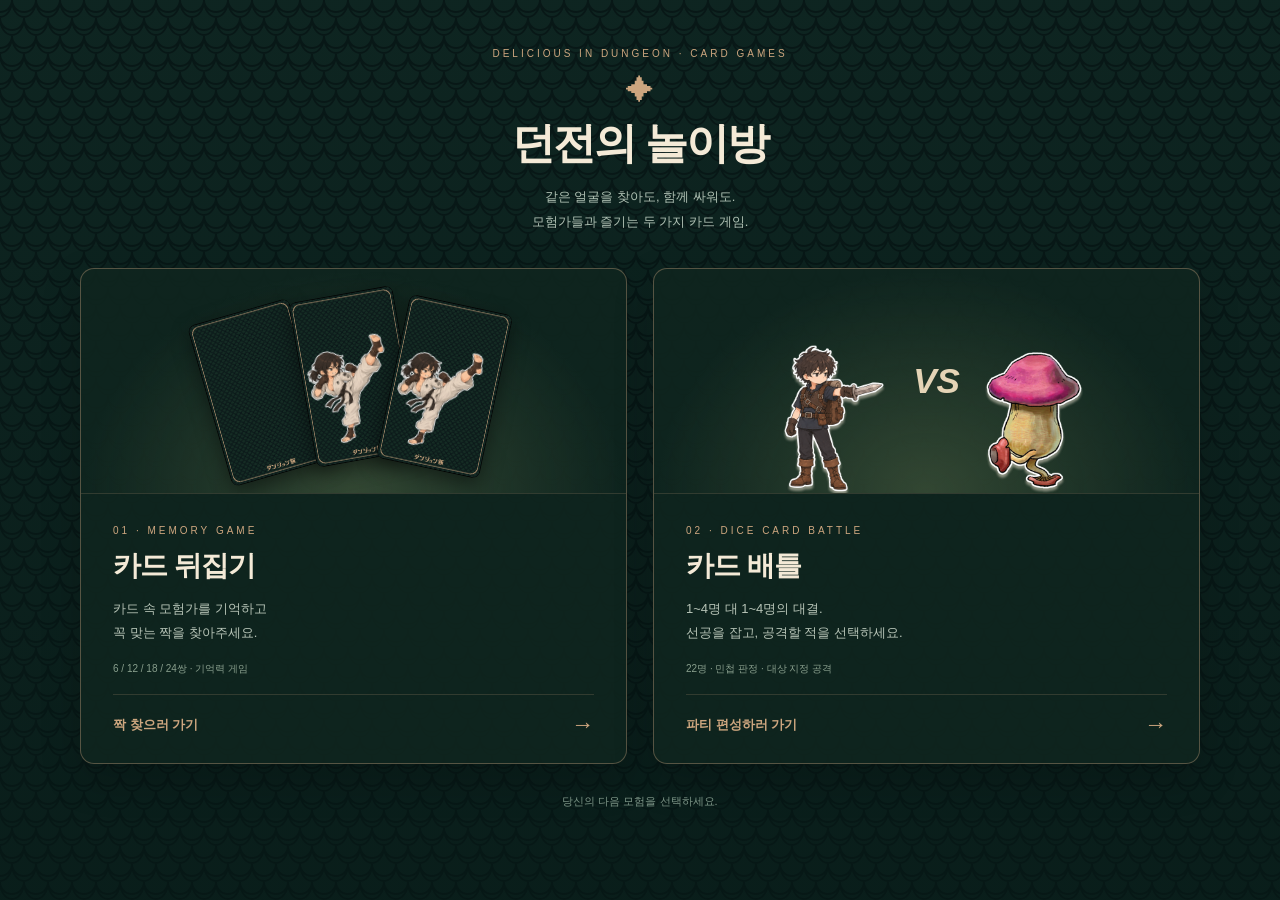
==== commit 77095da5: "Rebuild battle with individual initiative, targets, combos and job stats" ====
--- a/index.html
+++ b/index.html
@@ -3,6 +3,6 @@
 <body class="portal-body"><main class="portal">
 <header class="portal-heading"><p class="overline">DELICIOUS IN DUNGEON · CARD GAMES</p><span class="portal-emblem" aria-hidden="true">✦</span><h1>던전의 놀이방</h1><p>같은 얼굴을 찾아도, 함께 싸워도.<br>모험가들과 즐기는 두 가지 카드 게임.</p></header>
 <div class="mode-grid">
-<a href="memory.html" class="mode-card memory-mode"><div class="mode-visual"><div class="mini-back"></div><div class="mini-card"><img src="cha/마르실.png" alt="마르실"></div><div class="mini-card second"><img src="cha/마르실.png" alt=""></div></div><div class="mode-copy"><span class="overline">01 · MEMORY GAME</span><h2>카드 뒤집기</h2><p>카드 속 모험가를 기억하고<br>꼭 맞는 짝을 찾아주세요.</p><span class="mode-tags">6 / 12 / 18 / 24쌍 · 기억력 게임</span><strong>짝 찾으러 가기 <span>→</span></strong></div></a>
-<a href="battle.html" class="mode-card battle-mode"><div class="mode-visual battle-visual"><img class="portal-hero" src="cha/라이오스.png" alt="라이오스"><span class="portal-vs">VS</span><img class="portal-monster" src="battle-monster-걷는버섯.png" alt="걷는버섯"></div><div class="mode-copy"><span class="overline">02 · DICE CARD BATTLE</span><h2>카드 배틀</h2><p>네 명의 모험가, 한 장의 전술.<br>주사위로 던전의 승부를 펼쳐보세요.</p><span class="mode-tags">4인 파티 · 공격과 방어 · 던전 3연전</span><strong>파티 편성하러 가기 <span>→</span></strong></div></a>
+<a href="memory.html" class="mode-card memory-mode"><div class="mode-visual"><div class="mini-back"></div><div class="mini-card"><img src="cha/한별.png" alt="한별"></div><div class="mini-card second"><img src="cha/한별.png" alt=""></div></div><div class="mode-copy"><span class="overline">01 · MEMORY GAME</span><h2>카드 뒤집기</h2><p>카드 속 모험가를 기억하고<br>꼭 맞는 짝을 찾아주세요.</p><span class="mode-tags">6 / 12 / 18 / 24쌍 · 기억력 게임</span><strong>짝 찾으러 가기 <span>→</span></strong></div></a>
+<a href="battle.html" class="mode-card battle-mode"><div class="mode-visual battle-visual"><img class="portal-hero" src="cha/더스.png" alt="더스"><span class="portal-vs">VS</span><img class="portal-monster" src="battle-monster-걷는버섯.png" alt="걷는버섯"></div><div class="mode-copy"><span class="overline">02 · DICE CARD BATTLE</span><h2>카드 배틀</h2><p>1~4명 대 1~4명의 대결.<br>선공을 잡고, 공격할 적을 선택하세요.</p><span class="mode-tags">22명 · 민첩 판정 · 대상 지정 공격</span><strong>파티 편성하러 가기 <span>→</span></strong></div></a>
 </div><footer class="portal-footer">당신의 다음 모험을 선택하세요.</footer></main></body></html>
--- a/battle.css
+++ b/battle.css
@@ -12,3 +12,8 @@
 @media(max-width:650px){.portal{width:90%;padding-top:28px}.portal-heading h1{font-size:32px}.portal-heading .overline{font-size:8px;letter-spacing:2px}.portal-emblem{margin-top:10px}.mode-grid{grid-template-columns:1fr;gap:18px}.mode-visual{height:190px}.mini-card,.mini-back{width:87px;height:139px}.mini-back{transform:translateX(-70px) rotate(-16deg)}.mini-card.second{transform:translateX(70px) rotate(12deg)}.portal-hero{height:185px}.portal-monster{height:160px}.mode-copy h2{font-size:24px}.mode-copy p br{display:none}.mode-copy p{font-size:12px}.mode-tags{margin:12px 0}.party-setup{padding-top:18px}.page-heading h1{font-size:31px}.page-heading>p:last-child{font-size:11px;line-height:1.7}.page-heading .overline{font-size:8px;letter-spacing:2px}.party-config{padding:16px}.party-config h2{font-size:16px}.party-config .muted{font-size:10px}.config-actions{font-size:10px}.config-actions button{font-size:10px;padding:8px}.roster{grid-template-columns:repeat(4,minmax(0,1fr));gap:9px}.roster-name{font-size:11px}.roster-stats{font-size:8px;letter-spacing:-.5px}.launch-panel{flex-direction:column;align-items:stretch;gap:15px}.site-nav{margin-bottom:20px;font-size:11px}.launch-panel .gold-button{width:100%}.arena{padding:10px 10px max(10px,env(safe-area-inset-bottom));gap:10px;grid-template-rows:auto auto minmax(0,1fr) auto auto auto}.arena-header .overline{font-size:7px;letter-spacing:1px}.arena-header h1{font-size:18px}.arena-header>button{font-size:9px;padding:7px}.auto-label{font-size:10px;min-width:0}.encounter-track{font-size:8px;gap:6px}.encounter-track i{width:18px}.battlefield{grid-template-columns:minmax(0,1fr) 35px minmax(0,1fr);gap:6px;padding-top:0}.team-heading{flex-wrap:wrap;gap:4px}.team-heading h2{font-size:12px}.team-heading .overline{font-size:6px;letter-spacing:1px}.hp-value{font-size:10px}.hp-track{margin-top:7px;height:6px}.lineup{flex-wrap:wrap;gap:5px;margin-top:7px}.ally-team .fighter{flex:0 0 calc(50% - 3px);height:calc(50% - 3px);padding-top:17px}.enemy-team .fighter{padding-top:18px}.enemy-team .fighter img{max-height:80%}.fighter-name{font-size:9px;padding:2px 5px}.fighter-stats{font-size:6px;padding:3px 0;min-height:18px}.versus b{font-size:25px}.versus>span:first-child{font-size:6px;letter-spacing:0}.crossed-swords{font-size:23px}.roll-float{font-size:8px;padding:3px;top:0}.resolution{grid-template-columns:1fr 1fr;padding:8px;gap:8px}.power{gap:24px}.power strong{font-size:27px}.power span{font-size:8px}.round-status{grid-column:1/-1;grid-row:2;border-top:1px solid #cda67f30;padding-top:6px}.round-status>span{font-size:10px}.round-status p{font-size:9px;line-height:1.4;margin-top:3px}.command-area{display:block}.command-title{display:none}.tactics{gap:7px}.tactic-card{padding:7px 3px;gap:2px}.tactic-icon{font-size:18px}.tactic-card strong{font-size:12px}.tactic-card small{font-size:7px}.tactic-bonus{font-size:10px;padding-top:4px}.combat-log{font-size:8px}.combat-log summary{gap:10px}.combat-log summary span{max-width:70%}}
 @media(max-height:600px) and (min-width:651px){.arena{gap:8px;padding:8px 20px}.arena-header h1{font-size:18px}.arena-header .overline{display:none}.tactic-card{padding:6px;gap:2px}.tactic-card small,.deck-mark,.command-title .overline{display:none}.tactic-icon{font-size:16px}.tactic-bonus{font-size:10px;padding-top:3px}.tactic-card strong{font-size:12px}.resolution{padding:7px}.power strong{font-size:28px}.fighter-name{font-size:9px}.fighter-stats{font-size:7px;min-height:20px;padding:3px}.roll-float{font-size:8px;padding:3px}.fighter{padding-top:18px}.encounter-track{font-size:8px}.hp-track{margin-top:6px}.team-heading h2{font-size:12px}.team-heading .overline{font-size:6px}}
 @media(prefers-reduced-motion:reduce){*,*::before,*::after{animation:none!important;transition:none!important}}
+/* Individual-target battle, v2. */
+.team-selectors{display:grid;grid-template-columns:1fr 1fr;gap:14px;margin:22px 0 16px}.team-selectors>button{text-align:left;padding:16px 20px;background:#10251fd9;font-size:14px;border:1px solid #cda67f40}.team-selectors>button.active{border-color:var(--gold);background:#2b4433;box-shadow:inset 3px 0 var(--gold)}.team-selectors strong{float:right;color:var(--gold)}.team-selectors span{display:block;font-size:11px;color:#a5bca8;margin-top:10px;min-height:17px}.job-card{aspect-ratio:auto;height:265px}.job-card>img{height:58%;top:-2%;object-fit:contain}.roster-info{position:absolute;bottom:6%;left:6%;right:6%;display:flex;flex-direction:column;align-items:center;gap:4px}.roster-info>strong{font-size:14px}.job-label{font-size:9px;color:var(--gold)}.unit-stats{display:grid;grid-template-columns:1fr 1fr;width:100%;gap:4px 5px;padding:6px;background:#061b16bd;border-radius:5px}.unit-stats>span{display:flex;justify-content:space-between;align-items:center;font-size:9px}.unit-stats small{font-size:8px;color:#91a996}.unit-stats b{color:#ead1aa;font-weight:500}.duel-arena{grid-template-rows:auto auto minmax(0,1fr) auto auto auto}.turn-order{display:flex;justify-content:center;gap:7px;flex-wrap:wrap;min-height:27px}.order-chip{font-size:10px;padding:6px 9px;border-radius:5px;border:1px solid #769b7b60;background:#203c30;color:#b6c8b5}.order-chip.enemy{background:#482c29;border-color:#bd7a6950;color:#ddb8a5}.order-chip.current{border-color:#f1ce8e;box-shadow:0 0 0 1px #e1b97d;color:#fff4db}.order-chip.done{opacity:.3}.duel-fighter{border:1px solid transparent;border-radius:9px;background:transparent;padding:26px 4px 4px;cursor:pointer;transition:border-color .2s,background .2s;overflow:hidden;gap:3px}.duel-fighter:hover{background:#2d493120;border-color:#9db59155}.duel-fighter.acting{border-color:#cda67f80;background:#cda67f08}.duel-fighter.chosen{border-color:#ebce8d;box-shadow:inset 0 0 16px #e3bf7525}.duel-fighter.targetable{border:1px dashed #db8976;background:#bd6e5911}.duel-fighter.targetable:hover{border:1px solid #ffb29d;background:#bf674a35;transform:translateY(-3px)}.duel-fighter:disabled{opacity:1;cursor:default}.duel-fighter.dead{opacity:.32;filter:grayscale(1);border-color:#61776533}.duel-fighter .fighter-name{font-size:12px;padding:3px 7px;margin-top:0}.unit-initiative{position:absolute;top:4px;left:50%;transform:translateX(-50%);white-space:nowrap;font-size:10px;padding:4px 9px;color:#e1c38e;background:#152e25e6;border:1px solid #cda67f60;border-radius:5px}.acting .unit-initiative{background:var(--gold);color:#14251a}.fighter-job{font-size:8px;color:#a8b79a;flex-shrink:0}.unit-health{display:block;width:90%;height:5px;background:#04140f;border-radius:4px;overflow:hidden;flex-shrink:0;margin-top:3px}.unit-health i{display:block;height:100%;background:#b5cf83;transition:width .3s}.enemy-team .unit-health i{background:#d88e78}.unit-hp{font-size:10px;line-height:1.2;color:#e2d6ba;flex-shrink:0}.duel-fighter .fighter-stats{font-size:9px;padding:2px 0;min-height:0;flex-shrink:0}.unit-mana{font-size:7px;color:#809eaa;flex-shrink:0}.duel-controls{display:flex;align-items:center;justify-content:space-between;gap:20px;padding:12px 8px}.duel-controls>div>p:last-child{font-size:12px;margin-top:8px;color:#c8d0b9}.duel-controls .gold-button{font-size:13px;min-height:45px;min-width:210px}.skill-note{font-size:10px;color:#738d7e}.duel-arena .resolution .power strong{font-size:32px}.duel-arena .lineup{gap:7px;border-bottom:0}.duel-arena .enemy-team .fighter img{max-width:100%}
+@media(max-width:1000px){.job-card{height:250px}.duel-fighter .fighter-name{font-size:10px}.duel-fighter .fighter-stats{font-size:7px}.duel-controls .skill-note{display:none}}
+@media(max-width:650px){.team-selectors{gap:8px}.team-selectors>button{padding:12px;font-size:12px}.team-selectors span{font-size:9px;line-height:1.7}.job-card{height:225px}.roster-info{left:5%;right:5%;gap:3px}.roster-info>strong{font-size:11px}.unit-stats{gap:4px;padding:5px}.unit-stats>span{font-size:8px}.unit-stats small{font-size:7px}.job-label{font-size:7px}.turn-order{gap:4px}.order-chip{font-size:8px;padding:4px 6px}.duel-arena .lineup{gap:5px;flex-wrap:wrap}.duel-arena .lineup .duel-fighter{flex:0 0 calc(50% - 3px);height:calc(50% - 3px);padding:18px 2px 3px;gap:1px}.duel-arena .lineup.single .duel-fighter{height:100%;flex-basis:100%}.duel-fighter .unit-initiative{font-size:7px;padding:2px 5px;top:2px}.duel-fighter .fighter-name{font-size:9px;padding:2px 4px}.fighter-job{font-size:6px}.unit-health{height:4px;margin-top:1px}.unit-hp{font-size:8px}.duel-fighter .fighter-stats{font-size:6px;padding:1px 0}.unit-mana{display:none}.duel-controls{flex-direction:column;gap:8px;align-items:stretch;padding:0}.duel-controls .overline{display:none}.duel-controls>div>p:last-child{font-size:10px;margin-top:0;text-align:center}.duel-controls .gold-button{min-height:36px;padding:7px;font-size:11px}.duel-arena .resolution{padding:7px;gap:5px}.duel-arena .resolution .power strong{font-size:25px}.duel-arena .battlefield{gap:4px}.duel-arena .versus b{font-size:23px}}
+@media(max-height:600px) and (min-width:651px){.duel-controls{padding:3px}.duel-controls .overline,.skill-note{display:none}.duel-controls>div>p:last-child{margin-top:0;font-size:10px}.duel-controls .gold-button{min-height:30px;padding:5px}.duel-fighter{padding-top:18px;gap:1px}.duel-fighter .fighter-name{font-size:8px}.fighter-job,.unit-mana{display:none}.unit-initiative{font-size:8px;padding:2px 5px}.unit-hp{font-size:8px}.unit-health{height:4px}.duel-arena .resolution .power strong{font-size:23px}}
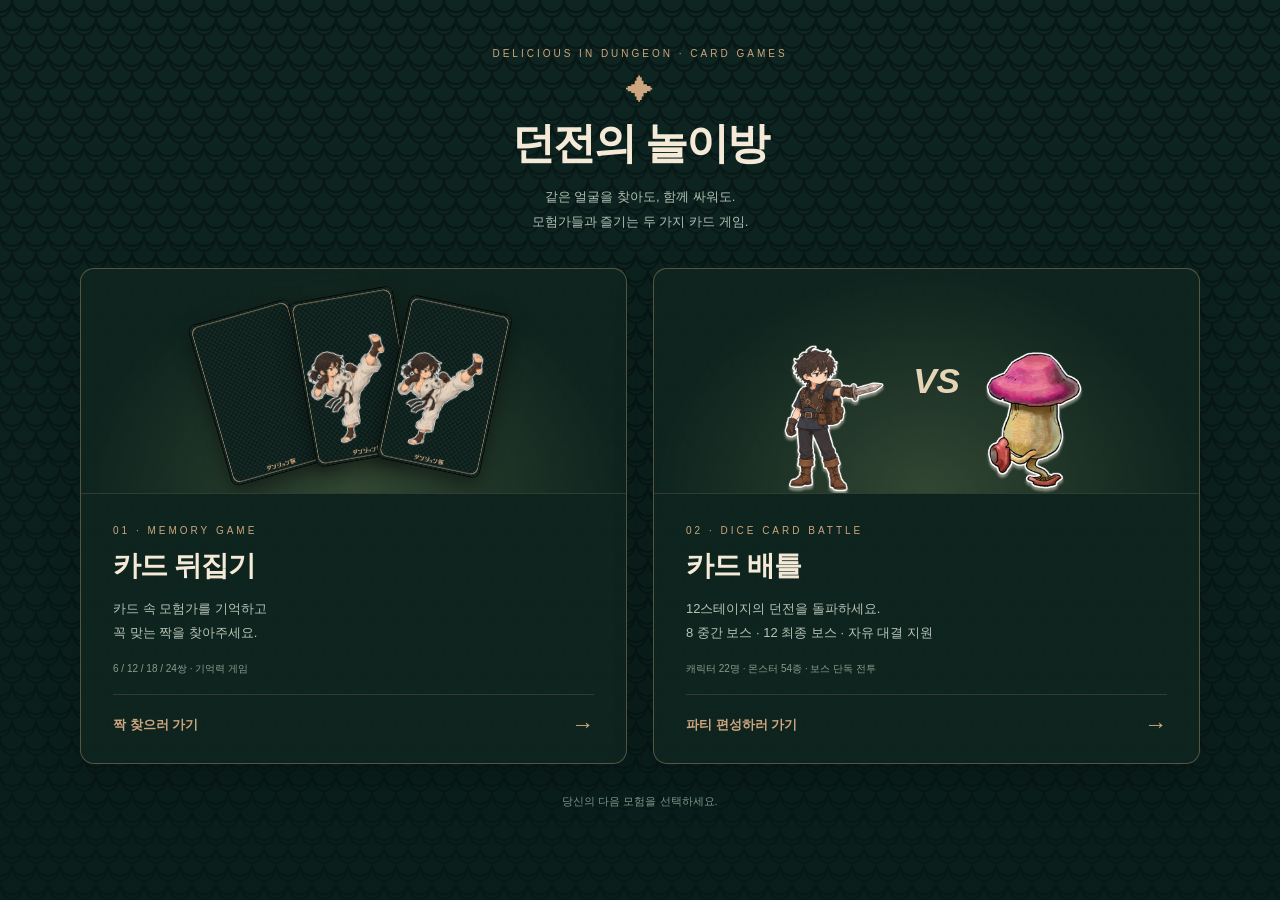
==== commit 6810ae99: "Build 54 folder monsters and twelve-stage campaign with solo bosses" ====
--- a/index.html
+++ b/index.html
@@ -4,5 +4,5 @@
 <header class="portal-heading"><p class="overline">DELICIOUS IN DUNGEON · CARD GAMES</p><span class="portal-emblem" aria-hidden="true">✦</span><h1>던전의 놀이방</h1><p>같은 얼굴을 찾아도, 함께 싸워도.<br>모험가들과 즐기는 두 가지 카드 게임.</p></header>
 <div class="mode-grid">
 <a href="memory.html" class="mode-card memory-mode"><div class="mode-visual"><div class="mini-back"></div><div class="mini-card"><img src="cha/한별.png" alt="한별"></div><div class="mini-card second"><img src="cha/한별.png" alt=""></div></div><div class="mode-copy"><span class="overline">01 · MEMORY GAME</span><h2>카드 뒤집기</h2><p>카드 속 모험가를 기억하고<br>꼭 맞는 짝을 찾아주세요.</p><span class="mode-tags">6 / 12 / 18 / 24쌍 · 기억력 게임</span><strong>짝 찾으러 가기 <span>→</span></strong></div></a>
-<a href="battle.html" class="mode-card battle-mode"><div class="mode-visual battle-visual"><img class="portal-hero" src="cha/더스.png" alt="더스"><span class="portal-vs">VS</span><img class="portal-monster" src="battle-monster-걷는버섯.png" alt="걷는버섯"></div><div class="mode-copy"><span class="overline">02 · DICE CARD BATTLE</span><h2>카드 배틀</h2><p>1~4명 대 1~4명의 대결.<br>선공을 잡고, 공격할 적을 선택하세요.</p><span class="mode-tags">22명 · 민첩 판정 · 대상 지정 공격</span><strong>파티 편성하러 가기 <span>→</span></strong></div></a>
+<a href="battle.html?v=monster-stages-1" class="mode-card battle-mode"><div class="mode-visual battle-visual"><img class="portal-hero" src="cha/더스.png" alt="더스"><span class="portal-vs">VS</span><img class="portal-monster" src="mon/걷는버섯.png" alt="걷는버섯"></div><div class="mode-copy"><span class="overline">02 · DICE CARD BATTLE</span><h2>카드 배틀</h2><p>12스테이지의 던전을 돌파하세요.<br>8 중간 보스 · 12 최종 보스 · 자유 대결 지원</p><span class="mode-tags">캐릭터 22명 · 몬스터 54종 · 보스 단독 전투</span><strong>파티 편성하러 가기 <span>→</span></strong></div></a>
 </div><footer class="portal-footer">당신의 다음 모험을 선택하세요.</footer></main></body></html>
--- a/battle.css
+++ b/battle.css
@@ -1,19 +1,41 @@
-:root{color-scheme:dark;--ink:#0b1e1c;--panel:#142e28;--gold:#cda67f;--paper:#f4ead7;--muted:#9eafa3;font-family:'Malgun Gothic','Apple SD Gothic Neo',sans-serif;background:var(--ink);color:var(--paper)}
-*{box-sizing:border-box}body{margin:0;min-height:100vh;background-color:#102824;background-image:linear-gradient(#0b201c66,#071a17bb),url("data:image/svg+xml,%3Csvg xmlns='http://www.w3.org/2000/svg' width='48' height='36' viewBox='0 0 48 36'%3E%3Cg fill='none' stroke='%23061213' stroke-width='2'%3E%3Cpath d='M-12 0a12 12 0 0 0 24 0m0 0a12 12 0 0 0 24 0m0 0a12 12 0 0 0 24 0M-12 0a12 17 0 0 0 24 0m0 0a12 17 0 0 0 24 0m0 0a12 17 0 0 0 24 0M0 18a12 12 0 0 0 24 0m0 0a12 12 0 0 0 24 0M0 18a12 17 0 0 0 24 0m0 0a12 17 0 0 0 24 0'/%3E%3C/g%3E%3C/svg%3E")}
-[hidden]{display:none!important}button,input,select{font:inherit}a{color:inherit;text-decoration:none}button,select{border:1px solid #cda67f50;border-radius:7px;background:#162d26;color:var(--paper);padding:9px 14px;cursor:pointer}button:hover{border-color:var(--gold);background:#294537}button:disabled{opacity:.45;cursor:default}button:focus-visible,a:focus-visible,select:focus-visible{outline:3px solid #ffe3a4;outline-offset:4px}input[type=checkbox]{accent-color:var(--gold);width:16px;height:16px;vertical-align:middle;cursor:pointer}h1,h2,p{margin:0}.overline{font-size:10px;letter-spacing:3px;color:var(--gold)}.muted{color:var(--muted);font-size:12px;line-height:1.8}.gold-button{background:var(--gold);color:#173129;border-color:var(--gold);font-weight:700;min-height:50px;display:inline-flex;gap:30px;align-items:center;justify-content:center}.gold-button:hover{background:#e6c6a2;color:#12271f}.gold-button span{font-size:23px}.text-button{border:0;background:transparent;color:var(--muted);display:block;margin:14px auto 0;font-size:12px}.site-nav{display:flex;justify-content:space-between;font-size:12px;color:var(--gold);margin-bottom:30px}
-/* A shared entrance for both games. */
-.portal{max-width:1120px;width:92%;margin:auto;padding:48px 0 25px}.portal-heading{text-align:center}.portal-emblem{display:block;font-size:28px;color:var(--gold);margin:16px 0 8px}.portal-heading h1{font-size:43px;letter-spacing:-2px}.portal-heading>p:last-child{font-size:13px;line-height:1.9;color:#afc0b3;margin-top:12px}.mode-grid{display:grid;grid-template-columns:1fr 1fr;gap:26px;margin-top:34px}.mode-card{overflow:hidden;border-radius:14px;border:1px solid #cda67f60;background:#10251feb;transition:transform .2s,border-color .2s;box-shadow:0 15px 40px #0003}.mode-card:hover{transform:translateY(-5px);border-color:var(--gold)}.mode-visual{height:225px;background:radial-gradient(ellipse at bottom,#61734d70,transparent 70%);position:relative;border-bottom:1px solid #cda67f30;overflow:hidden}.mini-card,.mini-back{position:absolute;top:24px;width:105px;height:167px;border-radius:7px;background:url('card_back.png') center/100% 100%;box-shadow:0 6px 20px #0007;left:calc(50% - 52px);transform:rotate(-10deg)}.mini-back{transform:translateX(-94px) rotate(-16deg);top:40px}.mini-card img{width:100%;height:90%;object-fit:contain}.mini-card.second{transform:translateX(90px) rotate(12deg);top:34px}.battle-visual{display:flex;align-items:flex-end;justify-content:center;gap:5px}.portal-hero{height:220px;width:155px;object-fit:contain;filter:drop-shadow(0 3px 1px #f4ead780)}.portal-monster{height:195px;width:135px;object-fit:contain;filter:drop-shadow(0 3px 1px #f4ead780)}.portal-vs{font-size:35px;font-weight:900;font-style:italic;color:#e5d4b6;align-self:center}.mode-copy{padding:26px 32px 25px}.mode-copy h2{font-size:28px;margin:9px 0 12px;letter-spacing:-1px}.mode-copy p{color:#b7c4b7;font-size:13px;line-height:1.8}.mode-tags{display:block;color:#899f8d;font-size:10px;margin:18px 0}.mode-copy>strong{display:flex;justify-content:space-between;align-items:center;border-top:1px solid #cda67f30;padding-top:16px;font-size:13px;color:var(--gold)}.mode-copy>strong span{font-size:23px}.portal-footer{text-align:center;color:#7e9688;font-size:11px;margin-top:30px}
-/* Preparation: select the adventurers using their imported statistics. */
-.party-setup{max-width:1320px;width:94%;margin:auto;padding:24px 0 32px}.page-heading{text-align:center;margin:10px 0 32px}.page-heading h1{font-size:38px;letter-spacing:-2px;margin:10px 0}.page-heading>p:last-child{font-size:13px;color:#a7b9ac}.party-config{display:flex;justify-content:space-between;align-items:center;gap:20px;padding:24px;background:#0c201bd9;border:1px solid #cda67f45;border-radius:12px}.party-config h2{font-size:19px;margin:8px 0}.party-config h2 span{font-size:14px;color:var(--gold);margin-left:12px}.config-actions{display:flex;gap:9px;align-items:center;flex-wrap:wrap;justify-content:flex-end;font-size:11px}.config-actions label{white-space:nowrap;margin-left:10px}.party-filter{display:flex;align-items:center;justify-content:space-between;margin:20px 0 14px;font-size:12px;color:var(--muted)}.party-filter select{margin-left:10px;font-size:12px}.roster{display:grid;grid-template-columns:repeat(10,minmax(0,1fr));gap:11px}.roster-card{position:relative;overflow:hidden;aspect-ratio:606/968;padding:0;border:1px solid #667a5e40;background:url('card_back.png') center/100% 100%;border-radius:7px;transition:transform .15s}.roster-card:hover{transform:translateY(-3px)}.roster-card.selected{outline:2px solid var(--gold);outline-offset:1px;box-shadow:0 0 20px #cda67f25}.roster-card img{position:absolute;top:0;left:5%;width:90%;height:79%;object-fit:contain}.selection-tick{position:absolute;top:6px;right:6px;border-radius:50%;width:20px;height:20px;display:grid;place-items:center;background:#091d1bcc;border:1px solid #80957b;font-size:12px;z-index:1}.selected .selection-tick{background:var(--gold);color:#15251c;border-color:var(--gold)}.roster-name{position:absolute;bottom:16%;width:100%;left:0;font-size:13px;color:#fff;text-shadow:0 2px 3px #000}.roster-stats{position:absolute;bottom:5.5%;width:100%;left:0;font-size:9px;background:#081c19d9;padding:5px 0;color:#e7c49d;white-space:nowrap}.launch-panel{display:flex;justify-content:space-between;gap:25px;align-items:center;border-top:1px solid #cda67f40;margin-top:28px;padding-top:22px}.launch-panel strong{font-size:14px;color:#e6d2b5}.launch-panel p{font-size:11px;color:#9fb2a3;line-height:1.8;margin-top:6px}.launch-panel details{font-size:11px;color:var(--gold);margin-top:12px}.launch-panel summary{cursor:pointer}.launch-panel .gold-button{flex-shrink:0;min-width:230px}.feedback{text-align:center;color:var(--gold);font-size:12px;margin-top:18px;min-height:18px}
-/* The arena uses the whole viewport, with opposing parties and a shared roll. */
-.in-battle{overflow:hidden}.arena{height:100dvh;max-width:1600px;margin:auto;padding:16px 30px;display:grid;grid-template-rows:auto auto minmax(0,1fr) auto auto auto;gap:14px}.arena-header{display:flex;justify-content:space-between;align-items:center}.arena-header>div{text-align:center}.arena-header h1{font-size:24px;margin-top:5px;letter-spacing:-1px}.arena-header>button{font-size:11px}.auto-label{font-size:12px;color:#c0c9b6;min-width:110px;text-align:right}.encounter-track{display:flex;align-items:center;justify-content:center;gap:12px;font-size:10px;color:#5f7b6c}.encounter-track i{width:50px;height:1px;background:#58715b66}.encounter-track .current{color:var(--gold)}.encounter-track .passed{color:#c5d9b5}.battlefield{display:grid;grid-template-columns:minmax(0,1fr) 115px minmax(0,1fr);gap:20px;align-items:stretch;min-height:0;padding-top:8px}.team{display:flex;flex-direction:column;min-width:0;min-height:0}.team-heading{display:flex;justify-content:space-between;align-items:center;gap:8px}.team-heading .overline{font-size:8px;letter-spacing:2px}.team-heading h2{font-size:16px;margin-top:5px}.hp-value{font-size:13px;font-weight:bold;color:#eee5cf;font-variant-numeric:tabular-nums}.hp-track{height:8px;background:#091b18;border:1px solid #bdd19530;border-radius:5px;margin:12px 0 0;overflow:hidden}.hp-track>div{height:100%;background:linear-gradient(90deg,#507f5a,#b6cd85);transition:width .5s}.hp-track.enemy>div{background:linear-gradient(90deg,#8c3334,#ce7a63)}.lineup{display:flex;justify-content:center;align-items:stretch;gap:0;flex:1;min-height:0;margin-top:10px;border-bottom:1px solid #cda67f30}.fighter{position:relative;min-width:0;flex:1;display:flex;flex-direction:column;justify-content:flex-end;align-items:center;padding-top:24px}.fighter img{min-height:0;flex:1;object-fit:contain;max-width:100%;width:100%;filter:drop-shadow(1px 1px 0 #f2e2c780) drop-shadow(-1px -1px 0 #f2e2c780) drop-shadow(0 7px 5px #0005)}.fighter-name{position:relative;z-index:1;text-align:center;background:#0a1b17e8;border:1px solid #72826170;border-radius:5px;padding:4px 8px;font-size:12px;margin-top:-5px;max-width:100%;white-space:nowrap}.fighter-stats{font-size:9px;line-height:1.5;color:#d7c09c;text-align:center;padding:7px 0;min-height:28px}.enemy-team .fighter img{max-width:230px}.enemy-team .fighter-name{border-color:#bb766070}.roll-float{position:absolute;top:4px;left:50%;transform:translateX(-50%) translateY(8px);white-space:nowrap;padding:6px 9px;font-size:12px;font-weight:bold;background:#d4b06c;color:#15271d;clip-path:polygon(8% 0,92% 0,100% 50%,92% 100%,8% 100%,0 50%);opacity:0;transition:opacity .2s,transform .2s;z-index:2}.has-roll .roll-float{opacity:1;transform:translateX(-50%) translateY(0)}.versus{display:flex;flex-direction:column;align-items:center;justify-content:center;gap:12px}.versus>span:first-child{font-size:9px;letter-spacing:2px;color:var(--gold)}.versus b{font-size:55px;font-weight:900;font-style:italic;color:#f3ecd8;text-shadow:0 3px 0 #0005}.crossed-swords{font-size:38px;color:var(--gold);opacity:.7}.resolution{display:grid;grid-template-columns:1fr 1.3fr 1fr;gap:18px;align-items:center;border-top:1px solid #cda67f40;border-bottom:1px solid #cda67f40;padding:14px 18px;background:#0a1b17b3}.power{display:flex;justify-content:center;gap:28px}.power>div{display:flex;flex-direction:column;align-items:center}.power span{font-size:9px;color:#bcb89e;white-space:nowrap}.power strong{font-size:38px;font-variant-numeric:tabular-nums;line-height:1.2}.ally-power strong{color:#e4d19f}.enemy-power strong{color:#d8927e}.round-status{text-align:center}.round-status>span{font-size:13px;color:var(--gold);font-weight:bold}.round-status p{font-size:11px;color:#a1b4a6;line-height:1.7;margin-top:6px}.command-area{display:grid;grid-template-columns:1fr 2.4fr 1fr;gap:24px;align-items:center}.command-title p{font-size:17px;margin-top:8px}.tactics{display:grid;grid-template-columns:repeat(3,minmax(0,1fr));gap:12px}.tactic-card{display:flex;flex-direction:column;align-items:center;padding:10px 8px 12px;gap:4px;border-radius:9px;background:linear-gradient(160deg,#294337,#10271f);border-color:#cda67f66;transition:transform .15s}.tactic-card:hover:not(:disabled){transform:translateY(-4px);background:#304d3c}.tactic-icon{font-size:21px;color:var(--gold)}.tactic-card strong{font-size:14px}.tactic-card small{font-size:9px;color:#91aa96}.tactic-bonus{font-size:12px;color:#e9cf9e;border-top:1px solid #cda67f33;margin-top:4px;padding-top:6px}.tactic-assault{border-bottom:3px solid #b9634f}.tactic-balanced{border-bottom:3px solid #cda67f}.tactic-guard{border-bottom:3px solid #6c93a8}.deck-mark{display:flex;flex-direction:column;align-items:center;gap:7px;color:#a5b59c}.deck-mark>span{font-size:27px;color:var(--gold)}.deck-mark strong{font-size:11px}.deck-mark small{font-size:9px;color:#6e8b79}.combat-log{font-size:10px;color:#82998a;position:relative}.combat-log summary{cursor:pointer;display:flex;gap:20px;align-items:center}.combat-log summary span{overflow:hidden;text-overflow:ellipsis;white-space:nowrap}.combat-log ol{position:absolute;bottom:20px;left:0;right:0;max-height:200px;overflow:auto;border:1px solid #cda67f66;background:#0c201bf5;padding:20px 30px;color:#b4c6b7;line-height:2;z-index:10;border-radius:7px}.rolling .fighter img{animation:roll-bob .15s infinite alternate}.rolling .power strong{animation:pulse .15s infinite alternate}dialog{width:min(460px,90%);padding:36px;border:1px solid var(--gold);border-radius:15px;background:#122c24;color:var(--paper);text-align:center;box-shadow:0 20px 100px #0008}dialog::backdrop{background:#031410c9;backdrop-filter:blur(5px)}dialog h2{font-size:27px;letter-spacing:-1px;margin:15px 0}dialog>p:not(.overline){font-size:13px;line-height:1.8;color:#b3c2ae;margin-bottom:25px}dialog .gold-button{width:100%}@keyframes roll-bob{from{transform:translateY(0)}to{transform:translateY(-4px)}}@keyframes pulse{to{opacity:.3}}
-@media(min-width:1600px){.arena{padding-top:24px;padding-bottom:24px;gap:20px}.tactic-card{padding:16px}.fighter-name{font-size:15px}.fighter-stats{font-size:11px}}
-@media(max-width:1000px){.roster{grid-template-columns:repeat(7,minmax(0,1fr))}.party-config{align-items:flex-start;flex-direction:column}.config-actions{justify-content:flex-start}.arena{padding:12px 16px;gap:12px}.battlefield{grid-template-columns:minmax(0,1fr) 65px minmax(0,1fr);gap:10px}.versus b{font-size:38px}.crossed-swords{font-size:28px}.command-area{grid-template-columns:1fr 3fr}.deck-mark{display:none}.power{gap:18px}.fighter-name{font-size:10px;padding:4px}.fighter-stats{font-size:8px}.roll-float{font-size:10px;padding:4px}.portal{padding-top:30px}.mode-copy{padding:22px}}
-@media(max-width:650px){.portal{width:90%;padding-top:28px}.portal-heading h1{font-size:32px}.portal-heading .overline{font-size:8px;letter-spacing:2px}.portal-emblem{margin-top:10px}.mode-grid{grid-template-columns:1fr;gap:18px}.mode-visual{height:190px}.mini-card,.mini-back{width:87px;height:139px}.mini-back{transform:translateX(-70px) rotate(-16deg)}.mini-card.second{transform:translateX(70px) rotate(12deg)}.portal-hero{height:185px}.portal-monster{height:160px}.mode-copy h2{font-size:24px}.mode-copy p br{display:none}.mode-copy p{font-size:12px}.mode-tags{margin:12px 0}.party-setup{padding-top:18px}.page-heading h1{font-size:31px}.page-heading>p:last-child{font-size:11px;line-height:1.7}.page-heading .overline{font-size:8px;letter-spacing:2px}.party-config{padding:16px}.party-config h2{font-size:16px}.party-config .muted{font-size:10px}.config-actions{font-size:10px}.config-actions button{font-size:10px;padding:8px}.roster{grid-template-columns:repeat(4,minmax(0,1fr));gap:9px}.roster-name{font-size:11px}.roster-stats{font-size:8px;letter-spacing:-.5px}.launch-panel{flex-direction:column;align-items:stretch;gap:15px}.site-nav{margin-bottom:20px;font-size:11px}.launch-panel .gold-button{width:100%}.arena{padding:10px 10px max(10px,env(safe-area-inset-bottom));gap:10px;grid-template-rows:auto auto minmax(0,1fr) auto auto auto}.arena-header .overline{font-size:7px;letter-spacing:1px}.arena-header h1{font-size:18px}.arena-header>button{font-size:9px;padding:7px}.auto-label{font-size:10px;min-width:0}.encounter-track{font-size:8px;gap:6px}.encounter-track i{width:18px}.battlefield{grid-template-columns:minmax(0,1fr) 35px minmax(0,1fr);gap:6px;padding-top:0}.team-heading{flex-wrap:wrap;gap:4px}.team-heading h2{font-size:12px}.team-heading .overline{font-size:6px;letter-spacing:1px}.hp-value{font-size:10px}.hp-track{margin-top:7px;height:6px}.lineup{flex-wrap:wrap;gap:5px;margin-top:7px}.ally-team .fighter{flex:0 0 calc(50% - 3px);height:calc(50% - 3px);padding-top:17px}.enemy-team .fighter{padding-top:18px}.enemy-team .fighter img{max-height:80%}.fighter-name{font-size:9px;padding:2px 5px}.fighter-stats{font-size:6px;padding:3px 0;min-height:18px}.versus b{font-size:25px}.versus>span:first-child{font-size:6px;letter-spacing:0}.crossed-swords{font-size:23px}.roll-float{font-size:8px;padding:3px;top:0}.resolution{grid-template-columns:1fr 1fr;padding:8px;gap:8px}.power{gap:24px}.power strong{font-size:27px}.power span{font-size:8px}.round-status{grid-column:1/-1;grid-row:2;border-top:1px solid #cda67f30;padding-top:6px}.round-status>span{font-size:10px}.round-status p{font-size:9px;line-height:1.4;margin-top:3px}.command-area{display:block}.command-title{display:none}.tactics{gap:7px}.tactic-card{padding:7px 3px;gap:2px}.tactic-icon{font-size:18px}.tactic-card strong{font-size:12px}.tactic-card small{font-size:7px}.tactic-bonus{font-size:10px;padding-top:4px}.combat-log{font-size:8px}.combat-log summary{gap:10px}.combat-log summary span{max-width:70%}}
-@media(max-height:600px) and (min-width:651px){.arena{gap:8px;padding:8px 20px}.arena-header h1{font-size:18px}.arena-header .overline{display:none}.tactic-card{padding:6px;gap:2px}.tactic-card small,.deck-mark,.command-title .overline{display:none}.tactic-icon{font-size:16px}.tactic-bonus{font-size:10px;padding-top:3px}.tactic-card strong{font-size:12px}.resolution{padding:7px}.power strong{font-size:28px}.fighter-name{font-size:9px}.fighter-stats{font-size:7px;min-height:20px;padding:3px}.roll-float{font-size:8px;padding:3px}.fighter{padding-top:18px}.encounter-track{font-size:8px}.hp-track{margin-top:6px}.team-heading h2{font-size:12px}.team-heading .overline{font-size:6px}}
-@media(prefers-reduced-motion:reduce){*,*::before,*::after{animation:none!important;transition:none!important}}
-/* Individual-target battle, v2. */
-.team-selectors{display:grid;grid-template-columns:1fr 1fr;gap:14px;margin:22px 0 16px}.team-selectors>button{text-align:left;padding:16px 20px;background:#10251fd9;font-size:14px;border:1px solid #cda67f40}.team-selectors>button.active{border-color:var(--gold);background:#2b4433;box-shadow:inset 3px 0 var(--gold)}.team-selectors strong{float:right;color:var(--gold)}.team-selectors span{display:block;font-size:11px;color:#a5bca8;margin-top:10px;min-height:17px}.job-card{aspect-ratio:auto;height:265px}.job-card>img{height:58%;top:-2%;object-fit:contain}.roster-info{position:absolute;bottom:6%;left:6%;right:6%;display:flex;flex-direction:column;align-items:center;gap:4px}.roster-info>strong{font-size:14px}.job-label{font-size:9px;color:var(--gold)}.unit-stats{display:grid;grid-template-columns:1fr 1fr;width:100%;gap:4px 5px;padding:6px;background:#061b16bd;border-radius:5px}.unit-stats>span{display:flex;justify-content:space-between;align-items:center;font-size:9px}.unit-stats small{font-size:8px;color:#91a996}.unit-stats b{color:#ead1aa;font-weight:500}.duel-arena{grid-template-rows:auto auto minmax(0,1fr) auto auto auto}.turn-order{display:flex;justify-content:center;gap:7px;flex-wrap:wrap;min-height:27px}.order-chip{font-size:10px;padding:6px 9px;border-radius:5px;border:1px solid #769b7b60;background:#203c30;color:#b6c8b5}.order-chip.enemy{background:#482c29;border-color:#bd7a6950;color:#ddb8a5}.order-chip.current{border-color:#f1ce8e;box-shadow:0 0 0 1px #e1b97d;color:#fff4db}.order-chip.done{opacity:.3}.duel-fighter{border:1px solid transparent;border-radius:9px;background:transparent;padding:26px 4px 4px;cursor:pointer;transition:border-color .2s,background .2s;overflow:hidden;gap:3px}.duel-fighter:hover{background:#2d493120;border-color:#9db59155}.duel-fighter.acting{border-color:#cda67f80;background:#cda67f08}.duel-fighter.chosen{border-color:#ebce8d;box-shadow:inset 0 0 16px #e3bf7525}.duel-fighter.targetable{border:1px dashed #db8976;background:#bd6e5911}.duel-fighter.targetable:hover{border:1px solid #ffb29d;background:#bf674a35;transform:translateY(-3px)}.duel-fighter:disabled{opacity:1;cursor:default}.duel-fighter.dead{opacity:.32;filter:grayscale(1);border-color:#61776533}.duel-fighter .fighter-name{font-size:12px;padding:3px 7px;margin-top:0}.unit-initiative{position:absolute;top:4px;left:50%;transform:translateX(-50%);white-space:nowrap;font-size:10px;padding:4px 9px;color:#e1c38e;background:#152e25e6;border:1px solid #cda67f60;border-radius:5px}.acting .unit-initiative{background:var(--gold);color:#14251a}.fighter-job{font-size:8px;color:#a8b79a;flex-shrink:0}.unit-health{display:block;width:90%;height:5px;background:#04140f;border-radius:4px;overflow:hidden;flex-shrink:0;margin-top:3px}.unit-health i{display:block;height:100%;background:#b5cf83;transition:width .3s}.enemy-team .unit-health i{background:#d88e78}.unit-hp{font-size:10px;line-height:1.2;color:#e2d6ba;flex-shrink:0}.duel-fighter .fighter-stats{font-size:9px;padding:2px 0;min-height:0;flex-shrink:0}.unit-mana{font-size:7px;color:#809eaa;flex-shrink:0}.duel-controls{display:flex;align-items:center;justify-content:space-between;gap:20px;padding:12px 8px}.duel-controls>div>p:last-child{font-size:12px;margin-top:8px;color:#c8d0b9}.duel-controls .gold-button{font-size:13px;min-height:45px;min-width:210px}.skill-note{font-size:10px;color:#738d7e}.duel-arena .resolution .power strong{font-size:32px}.duel-arena .lineup{gap:7px;border-bottom:0}.duel-arena .enemy-team .fighter img{max-width:100%}
-@media(max-width:1000px){.job-card{height:250px}.duel-fighter .fighter-name{font-size:10px}.duel-fighter .fighter-stats{font-size:7px}.duel-controls .skill-note{display:none}}
-@media(max-width:650px){.team-selectors{gap:8px}.team-selectors>button{padding:12px;font-size:12px}.team-selectors span{font-size:9px;line-height:1.7}.job-card{height:225px}.roster-info{left:5%;right:5%;gap:3px}.roster-info>strong{font-size:11px}.unit-stats{gap:4px;padding:5px}.unit-stats>span{font-size:8px}.unit-stats small{font-size:7px}.job-label{font-size:7px}.turn-order{gap:4px}.order-chip{font-size:8px;padding:4px 6px}.duel-arena .lineup{gap:5px;flex-wrap:wrap}.duel-arena .lineup .duel-fighter{flex:0 0 calc(50% - 3px);height:calc(50% - 3px);padding:18px 2px 3px;gap:1px}.duel-arena .lineup.single .duel-fighter{height:100%;flex-basis:100%}.duel-fighter .unit-initiative{font-size:7px;padding:2px 5px;top:2px}.duel-fighter .fighter-name{font-size:9px;padding:2px 4px}.fighter-job{font-size:6px}.unit-health{height:4px;margin-top:1px}.unit-hp{font-size:8px}.duel-fighter .fighter-stats{font-size:6px;padding:1px 0}.unit-mana{display:none}.duel-controls{flex-direction:column;gap:8px;align-items:stretch;padding:0}.duel-controls .overline{display:none}.duel-controls>div>p:last-child{font-size:10px;margin-top:0;text-align:center}.duel-controls .gold-button{min-height:36px;padding:7px;font-size:11px}.duel-arena .resolution{padding:7px;gap:5px}.duel-arena .resolution .power strong{font-size:25px}.duel-arena .battlefield{gap:4px}.duel-arena .versus b{font-size:23px}}
+:root{color-scheme:dark;--ink:#0b1e1c;--panel:#142e28;--gold:#cda67f;--paper:#f4ead7;--muted:#9eafa3;font-family:'Malgun Gothic','Apple SD Gothic Neo',sans-serif;background:var(--ink);color:var(--paper)}
+*{box-sizing:border-box}body{margin:0;min-height:100vh;background-color:#102824;background-image:linear-gradient(#0b201c66,#071a17bb),url("data:image/svg+xml,%3Csvg xmlns='http://www.w3.org/2000/svg' width='48' height='36' viewBox='0 0 48 36'%3E%3Cg fill='none' stroke='%23061213' stroke-width='2'%3E%3Cpath d='M-12 0a12 12 0 0 0 24 0m0 0a12 12 0 0 0 24 0m0 0a12 12 0 0 0 24 0M-12 0a12 17 0 0 0 24 0m0 0a12 17 0 0 0 24 0m0 0a12 17 0 0 0 24 0M0 18a12 12 0 0 0 24 0m0 0a12 12 0 0 0 24 0M0 18a12 17 0 0 0 24 0m0 0a12 17 0 0 0 24 0'/%3E%3C/g%3E%3C/svg%3E")}
+[hidden]{display:none!important}button,input,select{font:inherit}a{color:inherit;text-decoration:none}button,select{border:1px solid #cda67f50;border-radius:7px;background:#162d26;color:var(--paper);padding:9px 14px;cursor:pointer}button:hover{border-color:var(--gold);background:#294537}button:disabled{opacity:.45;cursor:default}button:focus-visible,a:focus-visible,select:focus-visible{outline:3px solid #ffe3a4;outline-offset:4px}input[type=checkbox]{accent-color:var(--gold);width:16px;height:16px;vertical-align:middle;cursor:pointer}h1,h2,p{margin:0}.overline{font-size:10px;letter-spacing:3px;color:var(--gold)}.muted{color:var(--muted);font-size:12px;line-height:1.8}.gold-button{background:var(--gold);color:#173129;border-color:var(--gold);font-weight:700;min-height:50px;display:inline-flex;gap:30px;align-items:center;justify-content:center}.gold-button:hover{background:#e6c6a2;color:#12271f}.gold-button span{font-size:23px}.text-button{border:0;background:transparent;color:var(--muted);display:block;margin:14px auto 0;font-size:12px}.site-nav{display:flex;justify-content:space-between;font-size:12px;color:var(--gold);margin-bottom:30px}
+/* A shared entrance for both games. */
+.portal{max-width:1120px;width:92%;margin:auto;padding:48px 0 25px}.portal-heading{text-align:center}.portal-emblem{display:block;font-size:28px;color:var(--gold);margin:16px 0 8px}.portal-heading h1{font-size:43px;letter-spacing:-2px}.portal-heading>p:last-child{font-size:13px;line-height:1.9;color:#afc0b3;margin-top:12px}.mode-grid{display:grid;grid-template-columns:1fr 1fr;gap:26px;margin-top:34px}.mode-card{overflow:hidden;border-radius:14px;border:1px solid #cda67f60;background:#10251feb;transition:transform .2s,border-color .2s;box-shadow:0 15px 40px #0003}.mode-card:hover{transform:translateY(-5px);border-color:var(--gold)}.mode-visual{height:225px;background:radial-gradient(ellipse at bottom,#61734d70,transparent 70%);position:relative;border-bottom:1px solid #cda67f30;overflow:hidden}.mini-card,.mini-back{position:absolute;top:24px;width:105px;height:167px;border-radius:7px;background:url('card_back.png') center/100% 100%;box-shadow:0 6px 20px #0007;left:calc(50% - 52px);transform:rotate(-10deg)}.mini-back{transform:translateX(-94px) rotate(-16deg);top:40px}.mini-card img{width:100%;height:90%;object-fit:contain}.mini-card.second{transform:translateX(90px) rotate(12deg);top:34px}.battle-visual{display:flex;align-items:flex-end;justify-content:center;gap:5px}.portal-hero{height:220px;width:155px;object-fit:contain;filter:drop-shadow(0 3px 1px #f4ead780)}.portal-monster{height:195px;width:135px;object-fit:contain;filter:drop-shadow(0 3px 1px #f4ead780)}.portal-vs{font-size:35px;font-weight:900;font-style:italic;color:#e5d4b6;align-self:center}.mode-copy{padding:26px 32px 25px}.mode-copy h2{font-size:28px;margin:9px 0 12px;letter-spacing:-1px}.mode-copy p{color:#b7c4b7;font-size:13px;line-height:1.8}.mode-tags{display:block;color:#899f8d;font-size:10px;margin:18px 0}.mode-copy>strong{display:flex;justify-content:space-between;align-items:center;border-top:1px solid #cda67f30;padding-top:16px;font-size:13px;color:var(--gold)}.mode-copy>strong span{font-size:23px}.portal-footer{text-align:center;color:#7e9688;font-size:11px;margin-top:30px}
+/* Preparation: select the adventurers using their imported statistics. */
+.party-setup{max-width:1320px;width:94%;margin:auto;padding:24px 0 32px}.page-heading{text-align:center;margin:10px 0 32px}.page-heading h1{font-size:38px;letter-spacing:-2px;margin:10px 0}.page-heading>p:last-child{font-size:13px;color:#a7b9ac}.party-config{display:flex;justify-content:space-between;align-items:center;gap:20px;padding:24px;background:#0c201bd9;border:1px solid #cda67f45;border-radius:12px}.party-config h2{font-size:19px;margin:8px 0}.party-config h2 span{font-size:14px;color:var(--gold);margin-left:12px}.config-actions{display:flex;gap:9px;align-items:center;flex-wrap:wrap;justify-content:flex-end;font-size:11px}.config-actions label{white-space:nowrap;margin-left:10px}.party-filter{display:flex;align-items:center;justify-content:space-between;margin:20px 0 14px;font-size:12px;color:var(--muted)}.party-filter select{margin-left:10px;font-size:12px}.roster{display:grid;grid-template-columns:repeat(10,minmax(0,1fr));gap:11px}.roster-card{position:relative;overflow:hidden;aspect-ratio:606/968;padding:0;border:1px solid #667a5e40;background:url('card_back.png') center/100% 100%;border-radius:7px;transition:transform .15s}.roster-card:hover{transform:translateY(-3px)}.roster-card.selected{outline:2px solid var(--gold);outline-offset:1px;box-shadow:0 0 20px #cda67f25}.roster-card img{position:absolute;top:0;left:5%;width:90%;height:79%;object-fit:contain}.selection-tick{position:absolute;top:6px;right:6px;border-radius:50%;width:20px;height:20px;display:grid;place-items:center;background:#091d1bcc;border:1px solid #80957b;font-size:12px;z-index:1}.selected .selection-tick{background:var(--gold);color:#15251c;border-color:var(--gold)}.roster-name{position:absolute;bottom:16%;width:100%;left:0;font-size:13px;color:#fff;text-shadow:0 2px 3px #000}.roster-stats{position:absolute;bottom:5.5%;width:100%;left:0;font-size:9px;background:#081c19d9;padding:5px 0;color:#e7c49d;white-space:nowrap}.launch-panel{display:flex;justify-content:space-between;gap:25px;align-items:center;border-top:1px solid #cda67f40;margin-top:28px;padding-top:22px}.launch-panel strong{font-size:14px;color:#e6d2b5}.launch-panel p{font-size:11px;color:#9fb2a3;line-height:1.8;margin-top:6px}.launch-panel details{font-size:11px;color:var(--gold);margin-top:12px}.launch-panel summary{cursor:pointer}.launch-panel .gold-button{flex-shrink:0;min-width:230px}.feedback{text-align:center;color:var(--gold);font-size:12px;margin-top:18px;min-height:18px}
+/* The arena uses the whole viewport, with opposing parties and a shared roll. */
+.in-battle{overflow:hidden}.arena{height:100dvh;max-width:1600px;margin:auto;padding:16px 30px;display:grid;grid-template-rows:auto auto minmax(0,1fr) auto auto auto;gap:14px}.arena-header{display:flex;justify-content:space-between;align-items:center}.arena-header>div{text-align:center}.arena-header h1{font-size:24px;margin-top:5px;letter-spacing:-1px}.arena-header>button{font-size:11px}.auto-label{font-size:12px;color:#c0c9b6;min-width:110px;text-align:right}.encounter-track{display:flex;align-items:center;justify-content:center;gap:12px;font-size:10px;color:#5f7b6c}.encounter-track i{width:50px;height:1px;background:#58715b66}.encounter-track .current{color:var(--gold)}.encounter-track .passed{color:#c5d9b5}.battlefield{display:grid;grid-template-columns:minmax(0,1fr) 115px minmax(0,1fr);gap:20px;align-items:stretch;min-height:0;padding-top:8px}.team{display:flex;flex-direction:column;min-width:0;min-height:0}.team-heading{display:flex;justify-content:space-between;align-items:center;gap:8px}.team-heading .overline{font-size:8px;letter-spacing:2px}.team-heading h2{font-size:16px;margin-top:5px}.hp-value{font-size:13px;font-weight:bold;color:#eee5cf;font-variant-numeric:tabular-nums}.hp-track{height:8px;background:#091b18;border:1px solid #bdd19530;border-radius:5px;margin:12px 0 0;overflow:hidden}.hp-track>div{height:100%;background:linear-gradient(90deg,#507f5a,#b6cd85);transition:width .5s}.hp-track.enemy>div{background:linear-gradient(90deg,#8c3334,#ce7a63)}.lineup{display:flex;justify-content:center;align-items:stretch;gap:0;flex:1;min-height:0;margin-top:10px;border-bottom:1px solid #cda67f30}.fighter{position:relative;min-width:0;flex:1;display:flex;flex-direction:column;justify-content:flex-end;align-items:center;padding-top:24px}.fighter img{min-height:0;flex:1;object-fit:contain;max-width:100%;width:100%;filter:drop-shadow(1px 1px 0 #f2e2c780) drop-shadow(-1px -1px 0 #f2e2c780) drop-shadow(0 7px 5px #0005)}.fighter-name{position:relative;z-index:1;text-align:center;background:#0a1b17e8;border:1px solid #72826170;border-radius:5px;padding:4px 8px;font-size:12px;margin-top:-5px;max-width:100%;white-space:nowrap}.fighter-stats{font-size:9px;line-height:1.5;color:#d7c09c;text-align:center;padding:7px 0;min-height:28px}.enemy-team .fighter img{max-width:230px}.enemy-team .fighter-name{border-color:#bb766070}.roll-float{position:absolute;top:4px;left:50%;transform:translateX(-50%) translateY(8px);white-space:nowrap;padding:6px 9px;font-size:12px;font-weight:bold;background:#d4b06c;color:#15271d;clip-path:polygon(8% 0,92% 0,100% 50%,92% 100%,8% 100%,0 50%);opacity:0;transition:opacity .2s,transform .2s;z-index:2}.has-roll .roll-float{opacity:1;transform:translateX(-50%) translateY(0)}.versus{display:flex;flex-direction:column;align-items:center;justify-content:center;gap:12px}.versus>span:first-child{font-size:9px;letter-spacing:2px;color:var(--gold)}.versus b{font-size:55px;font-weight:900;font-style:italic;color:#f3ecd8;text-shadow:0 3px 0 #0005}.crossed-swords{font-size:38px;color:var(--gold);opacity:.7}.resolution{display:grid;grid-template-columns:1fr 1.3fr 1fr;gap:18px;align-items:center;border-top:1px solid #cda67f40;border-bottom:1px solid #cda67f40;padding:14px 18px;background:#0a1b17b3}.power{display:flex;justify-content:center;gap:28px}.power>div{display:flex;flex-direction:column;align-items:center}.power span{font-size:9px;color:#bcb89e;white-space:nowrap}.power strong{font-size:38px;font-variant-numeric:tabular-nums;line-height:1.2}.ally-power strong{color:#e4d19f}.enemy-power strong{color:#d8927e}.round-status{text-align:center}.round-status>span{font-size:13px;color:var(--gold);font-weight:bold}.round-status p{font-size:11px;color:#a1b4a6;line-height:1.7;margin-top:6px}.command-area{display:grid;grid-template-columns:1fr 2.4fr 1fr;gap:24px;align-items:center}.command-title p{font-size:17px;margin-top:8px}.tactics{display:grid;grid-template-columns:repeat(3,minmax(0,1fr));gap:12px}.tactic-card{display:flex;flex-direction:column;align-items:center;padding:10px 8px 12px;gap:4px;border-radius:9px;background:linear-gradient(160deg,#294337,#10271f);border-color:#cda67f66;transition:transform .15s}.tactic-card:hover:not(:disabled){transform:translateY(-4px);background:#304d3c}.tactic-icon{font-size:21px;color:var(--gold)}.tactic-card strong{font-size:14px}.tactic-card small{font-size:9px;color:#91aa96}.tactic-bonus{font-size:12px;color:#e9cf9e;border-top:1px solid #cda67f33;margin-top:4px;padding-top:6px}.tactic-assault{border-bottom:3px solid #b9634f}.tactic-balanced{border-bottom:3px solid #cda67f}.tactic-guard{border-bottom:3px solid #6c93a8}.deck-mark{display:flex;flex-direction:column;align-items:center;gap:7px;color:#a5b59c}.deck-mark>span{font-size:27px;color:var(--gold)}.deck-mark strong{font-size:11px}.deck-mark small{font-size:9px;color:#6e8b79}.combat-log{font-size:10px;color:#82998a;position:relative}.combat-log summary{cursor:pointer;display:flex;gap:20px;align-items:center}.combat-log summary span{overflow:hidden;text-overflow:ellipsis;white-space:nowrap}.combat-log ol{position:absolute;bottom:20px;left:0;right:0;max-height:200px;overflow:auto;border:1px solid #cda67f66;background:#0c201bf5;padding:20px 30px;color:#b4c6b7;line-height:2;z-index:10;border-radius:7px}.rolling .fighter img{animation:roll-bob .15s infinite alternate}.rolling .power strong{animation:pulse .15s infinite alternate}dialog{width:min(460px,90%);padding:36px;border:1px solid var(--gold);border-radius:15px;background:#122c24;color:var(--paper);text-align:center;box-shadow:0 20px 100px #0008}dialog::backdrop{background:#031410c9;backdrop-filter:blur(5px)}dialog h2{font-size:27px;letter-spacing:-1px;margin:15px 0}dialog>p:not(.overline){font-size:13px;line-height:1.8;color:#b3c2ae;margin-bottom:25px}dialog .gold-button{width:100%}@keyframes roll-bob{from{transform:translateY(0)}to{transform:translateY(-4px)}}@keyframes pulse{to{opacity:.3}}
+@media(min-width:1600px){.arena{padding-top:24px;padding-bottom:24px;gap:20px}.tactic-card{padding:16px}.fighter-name{font-size:15px}.fighter-stats{font-size:11px}}
+@media(max-width:1000px){.roster{grid-template-columns:repeat(7,minmax(0,1fr))}.party-config{align-items:flex-start;flex-direction:column}.config-actions{justify-content:flex-start}.arena{padding:12px 16px;gap:12px}.battlefield{grid-template-columns:minmax(0,1fr) 65px minmax(0,1fr);gap:10px}.versus b{font-size:38px}.crossed-swords{font-size:28px}.command-area{grid-template-columns:1fr 3fr}.deck-mark{display:none}.power{gap:18px}.fighter-name{font-size:10px;padding:4px}.fighter-stats{font-size:8px}.roll-float{font-size:10px;padding:4px}.portal{padding-top:30px}.mode-copy{padding:22px}}
+@media(max-width:650px){.portal{width:90%;padding-top:28px}.portal-heading h1{font-size:32px}.portal-heading .overline{font-size:8px;letter-spacing:2px}.portal-emblem{margin-top:10px}.mode-grid{grid-template-columns:1fr;gap:18px}.mode-visual{height:190px}.mini-card,.mini-back{width:87px;height:139px}.mini-back{transform:translateX(-70px) rotate(-16deg)}.mini-card.second{transform:translateX(70px) rotate(12deg)}.portal-hero{height:185px}.portal-monster{height:160px}.mode-copy h2{font-size:24px}.mode-copy p br{display:none}.mode-copy p{font-size:12px}.mode-tags{margin:12px 0}.party-setup{padding-top:18px}.page-heading h1{font-size:31px}.page-heading>p:last-child{font-size:11px;line-height:1.7}.page-heading .overline{font-size:8px;letter-spacing:2px}.party-config{padding:16px}.party-config h2{font-size:16px}.party-config .muted{font-size:10px}.config-actions{font-size:10px}.config-actions button{font-size:10px;padding:8px}.roster{grid-template-columns:repeat(4,minmax(0,1fr));gap:9px}.roster-name{font-size:11px}.roster-stats{font-size:8px;letter-spacing:-.5px}.launch-panel{flex-direction:column;align-items:stretch;gap:15px}.site-nav{margin-bottom:20px;font-size:11px}.launch-panel .gold-button{width:100%}.arena{padding:10px 10px max(10px,env(safe-area-inset-bottom));gap:10px;grid-template-rows:auto auto minmax(0,1fr) auto auto auto}.arena-header .overline{font-size:7px;letter-spacing:1px}.arena-header h1{font-size:18px}.arena-header>button{font-size:9px;padding:7px}.auto-label{font-size:10px;min-width:0}.encounter-track{font-size:8px;gap:6px}.encounter-track i{width:18px}.battlefield{grid-template-columns:minmax(0,1fr) 35px minmax(0,1fr);gap:6px;padding-top:0}.team-heading{flex-wrap:wrap;gap:4px}.team-heading h2{font-size:12px}.team-heading .overline{font-size:6px;letter-spacing:1px}.hp-value{font-size:10px}.hp-track{margin-top:7px;height:6px}.lineup{flex-wrap:wrap;gap:5px;margin-top:7px}.ally-team .fighter{flex:0 0 calc(50% - 3px);height:calc(50% - 3px);padding-top:17px}.enemy-team .fighter{padding-top:18px}.enemy-team .fighter img{max-height:80%}.fighter-name{font-size:9px;padding:2px 5px}.fighter-stats{font-size:6px;padding:3px 0;min-height:18px}.versus b{font-size:25px}.versus>span:first-child{font-size:6px;letter-spacing:0}.crossed-swords{font-size:23px}.roll-float{font-size:8px;padding:3px;top:0}.resolution{grid-template-columns:1fr 1fr;padding:8px;gap:8px}.power{gap:24px}.power strong{font-size:27px}.power span{font-size:8px}.round-status{grid-column:1/-1;grid-row:2;border-top:1px solid #cda67f30;padding-top:6px}.round-status>span{font-size:10px}.round-status p{font-size:9px;line-height:1.4;margin-top:3px}.command-area{display:block}.command-title{display:none}.tactics{gap:7px}.tactic-card{padding:7px 3px;gap:2px}.tactic-icon{font-size:18px}.tactic-card strong{font-size:12px}.tactic-card small{font-size:7px}.tactic-bonus{font-size:10px;padding-top:4px}.combat-log{font-size:8px}.combat-log summary{gap:10px}.combat-log summary span{max-width:70%}}
+@media(max-height:600px) and (min-width:651px){.arena{gap:8px;padding:8px 20px}.arena-header h1{font-size:18px}.arena-header .overline{display:none}.tactic-card{padding:6px;gap:2px}.tactic-card small,.deck-mark,.command-title .overline{display:none}.tactic-icon{font-size:16px}.tactic-bonus{font-size:10px;padding-top:3px}.tactic-card strong{font-size:12px}.resolution{padding:7px}.power strong{font-size:28px}.fighter-name{font-size:9px}.fighter-stats{font-size:7px;min-height:20px;padding:3px}.roll-float{font-size:8px;padding:3px}.fighter{padding-top:18px}.encounter-track{font-size:8px}.hp-track{margin-top:6px}.team-heading h2{font-size:12px}.team-heading .overline{font-size:6px}}
+@media(prefers-reduced-motion:reduce){*,*::before,*::after{animation:none!important;transition:none!important}}
+/* Individual-target battle, v2. */
+.team-selectors{display:grid;grid-template-columns:1fr 1fr;gap:14px;margin:22px 0 16px}.team-selectors>button{text-align:left;padding:16px 20px;background:#10251fd9;font-size:14px;border:1px solid #cda67f40}.team-selectors>button.active{border-color:var(--gold);background:#2b4433;box-shadow:inset 3px 0 var(--gold)}.team-selectors strong{float:right;color:var(--gold)}.team-selectors span{display:block;font-size:11px;color:#a5bca8;margin-top:10px;min-height:17px}.job-card{aspect-ratio:auto;height:265px}.job-card>img{height:58%;top:-2%;object-fit:contain}.roster-info{position:absolute;bottom:6%;left:6%;right:6%;display:flex;flex-direction:column;align-items:center;gap:4px}.roster-info>strong{font-size:14px}.job-label{font-size:9px;color:var(--gold)}.unit-stats{display:grid;grid-template-columns:1fr 1fr;width:100%;gap:4px 5px;padding:6px;background:#061b16bd;border-radius:5px}.unit-stats>span{display:flex;justify-content:space-between;align-items:center;font-size:9px}.unit-stats small{font-size:8px;color:#91a996}.unit-stats b{color:#ead1aa;font-weight:500}.duel-arena{grid-template-rows:auto auto minmax(0,1fr) auto auto auto}.turn-order{display:flex;justify-content:center;gap:7px;flex-wrap:wrap;min-height:27px}.order-chip{font-size:10px;padding:6px 9px;border-radius:5px;border:1px solid #769b7b60;background:#203c30;color:#b6c8b5}.order-chip.enemy{background:#482c29;border-color:#bd7a6950;color:#ddb8a5}.order-chip.current{border-color:#f1ce8e;box-shadow:0 0 0 1px #e1b97d;color:#fff4db}.order-chip.done{opacity:.3}.duel-fighter{border:1px solid transparent;border-radius:9px;background:transparent;padding:26px 4px 4px;cursor:pointer;transition:border-color .2s,background .2s;overflow:hidden;gap:3px}.duel-fighter:hover{background:#2d493120;border-color:#9db59155}.duel-fighter.acting{border-color:#cda67f80;background:#cda67f08}.duel-fighter.chosen{border-color:#ebce8d;box-shadow:inset 0 0 16px #e3bf7525}.duel-fighter.targetable{border:1px dashed #db8976;background:#bd6e5911}.duel-fighter.targetable:hover{border:1px solid #ffb29d;background:#bf674a35;transform:translateY(-3px)}.duel-fighter:disabled{opacity:1;cursor:default}.duel-fighter.dead{opacity:.32;filter:grayscale(1);border-color:#61776533}.duel-fighter .fighter-name{font-size:12px;padding:3px 7px;margin-top:0}.unit-initiative{position:absolute;top:4px;left:50%;transform:translateX(-50%);white-space:nowrap;font-size:10px;padding:4px 9px;color:#e1c38e;background:#152e25e6;border:1px solid #cda67f60;border-radius:5px}.acting .unit-initiative{background:var(--gold);color:#14251a}.fighter-job{font-size:8px;color:#a8b79a;flex-shrink:0}.unit-health{display:block;width:90%;height:5px;background:#04140f;border-radius:4px;overflow:hidden;flex-shrink:0;margin-top:3px}.unit-health i{display:block;height:100%;background:#b5cf83;transition:width .3s}.enemy-team .unit-health i{background:#d88e78}.unit-hp{font-size:10px;line-height:1.2;color:#e2d6ba;flex-shrink:0}.duel-fighter .fighter-stats{font-size:9px;padding:2px 0;min-height:0;flex-shrink:0}.unit-mana{font-size:7px;color:#809eaa;flex-shrink:0}.duel-controls{display:flex;align-items:center;justify-content:space-between;gap:20px;padding:12px 8px}.duel-controls>div>p:last-child{font-size:12px;margin-top:8px;color:#c8d0b9}.duel-controls .gold-button{font-size:13px;min-height:45px;min-width:210px}.skill-note{font-size:10px;color:#738d7e}.duel-arena .resolution .power strong{font-size:32px}.duel-arena .lineup{gap:7px;border-bottom:0}.duel-arena .enemy-team .fighter img{max-width:100%}
+@media(max-width:1000px){.job-card{height:250px}.duel-fighter .fighter-name{font-size:10px}.duel-fighter .fighter-stats{font-size:7px}.duel-controls .skill-note{display:none}}
+@media(max-width:650px){.team-selectors{gap:8px}.team-selectors>button{padding:12px;font-size:12px}.team-selectors span{font-size:9px;line-height:1.7}.job-card{height:225px}.roster-info{left:5%;right:5%;gap:3px}.roster-info>strong{font-size:11px}.unit-stats{gap:4px;padding:5px}.unit-stats>span{font-size:8px}.unit-stats small{font-size:7px}.job-label{font-size:7px}.turn-order{gap:4px}.order-chip{font-size:8px;padding:4px 6px}.duel-arena .lineup{gap:5px;flex-wrap:wrap}.duel-arena .lineup .duel-fighter{flex:0 0 calc(50% - 3px);height:calc(50% - 3px);padding:18px 2px 3px;gap:1px}.duel-arena .lineup.single .duel-fighter{height:100%;flex-basis:100%}.duel-fighter .unit-initiative{font-size:7px;padding:2px 5px;top:2px}.duel-fighter .fighter-name{font-size:9px;padding:2px 4px}.fighter-job{font-size:6px}.unit-health{height:4px;margin-top:1px}.unit-hp{font-size:8px}.duel-fighter .fighter-stats{font-size:6px;padding:1px 0}.unit-mana{display:none}.duel-controls{flex-direction:column;gap:8px;align-items:stretch;padding:0}.duel-controls .overline{display:none}.duel-controls>div>p:last-child{font-size:10px;margin-top:0;text-align:center}.duel-controls .gold-button{min-height:36px;padding:7px;font-size:11px}.duel-arena .resolution{padding:7px;gap:5px}.duel-arena .resolution .power strong{font-size:25px}.duel-arena .battlefield{gap:4px}.duel-arena .versus b{font-size:23px}}
 @media(max-height:600px) and (min-width:651px){.duel-controls{padding:3px}.duel-controls .overline,.skill-note{display:none}.duel-controls>div>p:last-child{margin-top:0;font-size:10px}.duel-controls .gold-button{min-height:30px;padding:5px}.duel-fighter{padding-top:18px;gap:1px}.duel-fighter .fighter-name{font-size:8px}.fighter-job,.unit-mana{display:none}.unit-initiative{font-size:8px;padding:2px 5px}.unit-hp{font-size:8px}.unit-health{height:4px}.duel-arena .resolution .power strong{font-size:23px}}
+
+/* Shared card artwork and graphical stat formulas. */
+.dice-stat{display:inline-flex;align-items:center;justify-content:flex-end;gap:1px;white-space:nowrap;vertical-align:middle}.dice-stat .stat-die{position:static!important;display:inline-block!important;width:20px!important;height:20px!important;max-width:none!important;object-fit:contain!important;filter:none!important;transform:none!important;margin:0!important;flex-shrink:0}.dice-bonus,.fixed-stat{font-size:10px!important;color:#f4ddaf}.unit-stats>span{min-width:0}.unit-stats{grid-template-columns:1fr}.job-card{height:360px}.job-card .roster-info{bottom:4%;gap:3px}.job-card .roster-info>strong{display:none}.battle-card-art{position:relative;display:block;aspect-ratio:606/968;background:url('card_back.png') center/100% 100% no-repeat;overflow:hidden;flex-shrink:0}.battle-card-mask{position:absolute;inset:0;mask:url('mask.png') center/100% 100% no-repeat;mask-mode:alpha;-webkit-mask:url('mask.png') center/100% 100% no-repeat}.battle-card-mask>img{position:absolute!important;top:2.74616%!important;left:0!important;width:100%!important;height:auto!important;max-width:none!important;transform:scale(.9)!important;transform-origin:top center;object-fit:contain!important;margin:0!important;filter:none!important}.battle-card-ribbon{position:absolute!important;width:44%!important;height:auto!important;left:28%!important;bottom:9%!important;top:auto!important;transform:none!important;margin:0!important}.battle-card-name{position:absolute;left:10%;right:10%;bottom:12.05%;text-align:center;white-space:nowrap;color:white;font-size:clamp(9px,1.2vw,24px);font-weight:900;-webkit-text-stroke:1px #cda67f;paint-order:stroke fill;text-shadow:0 1px 2px #633c2a}.job-card>.battle-card-art{width:100%;height:53%;background-size:contain}.job-card .battle-card-mask{width:calc(53% * 360px * 606 / 968);max-width:100%;left:50%;transform:translateX(-50%)}.job-card>.battle-card-art{width:120px;height:auto;margin:0 auto}.duel-fighter>.battle-card-art{height:calc(100% - 105px);max-width:100%;width:auto;min-height:30px}.duel-fighter .fighter-stats{display:flex;align-items:center;justify-content:center;gap:3px;flex-wrap:wrap}.fighter-stats .stat-die{width:17px!important;height:17px!important}.job-card .battle-card-mask{inset:0;width:auto;transform:none}.dice-total{font-size:14px;color:#fff4cf}
+@media(max-width:650px){.job-card{height:330px}.job-card>.battle-card-art{width:105px}.dice-stat .stat-die{width:18px!important;height:18px!important}.duel-fighter>.battle-card-art{height:calc(100% - 65px)}.fighter-stats .stat-die{width:12px!important;height:12px!important}.fighter-stats .dice-bonus,.fighter-stats .fixed-stat{font-size:8px!important}.duel-fighter .fighter-stats{gap:1px}.battle-card-name{font-size:9px}}
+
+.duel-arena{grid-template-rows:auto auto minmax(0,1fr) auto auto auto auto}.dice-tray{display:flex;align-items:center;justify-content:center;gap:24px;min-height:0}.dice-tray:empty{display:none}.roll-group{display:flex;align-items:center;gap:8px}.roll-group>small,.shield-carry{font-size:10px;color:#d0c5a4}.roll-dice{display:flex;align-items:center}.rolling-die,.roll-dice .stat-die{width:40px!important;height:40px!important;object-fit:contain}.roll-dice .dice-bonus{font-size:16px!important}@media(max-width:650px){.dice-tray{gap:8px;flex-wrap:wrap}.roll-group{gap:3px}.roll-group>small,.shield-carry{font-size:8px}.rolling-die,.roll-dice .stat-die{width:25px!important;height:25px!important}.roll-dice .dice-total{font-size:11px}}
+
+.dice-legend{font-size:12px;color:#b7c6af;margin:0 0 16px}.fighter-stats .stat-die{width:20px!important;height:20px!important}@media(max-width:650px){.fighter-stats .stat-die{width:12px!important;height:12px!important}.dice-legend{font-size:10px}}
+
+.job-card{background:#10261f}.job-card>.battle-card-art{position:absolute;top:8px;left:50%;transform:translateX(-50%);width:min(120px,calc(100% - 12px));height:auto;margin:0}.job-card .battle-card-name{font-size:12px}.job-card .roster-info{bottom:10px}.job-card .unit-stats{padding:6px}.job-card .job-label{font-size:9px}
+
+
+/* Combat resolves directly on the two participating cards. */
+.visually-hidden{position:absolute!important;width:1px;height:1px;padding:0;margin:-1px;overflow:hidden;clip-path:inset(50%);white-space:nowrap;border:0}.duel-arena{grid-template-rows:auto auto minmax(0,1fr) auto auto}.duel-fighter{padding-top:116px}.duel-fighter>.battle-card-art{height:calc(100% - 100px)}.card-combat-result{position:absolute;top:25px;left:2px;right:2px;min-height:84px;display:flex;align-items:center;flex-direction:column;gap:3px;padding:5px 2px;background:#102a23f5;border:1px solid #80b6cf;border-radius:7px;z-index:4;pointer-events:none}.card-combat-result.attack-result{border-color:#e9b776;background:#3f281cf5}.combat-role{font-size:10px;color:#ffe5bd}.card-result-dice{display:flex;align-items:center;justify-content:center;min-height:23px;max-width:100%}.card-result-dice .dice-stat{justify-content:center;flex-wrap:wrap;white-space:normal}.card-result-dice .stat-die,.card-result-dice .rolling-die{position:static!important;width:23px!important;height:23px!important;max-width:none!important;object-fit:contain!important;transform:none!important;margin:0!important}.card-combat-result .dice-total,.card-combat-result .fixed-stat,.card-combat-result .dice-bonus,.combat-remaining,.combat-impact{font-size:20px!important;line-height:1.1;font-weight:800;color:#fff0ce}.combat-impact{color:#ffad95}.defense-result .combat-remaining{color:#a6dcf3}.blocking{box-shadow:0 0 16px #95dbff80}.taking-damage .battle-card-art{animation:card-hit .35s ease}.unit-health{height:7px}.unit-hp{font-size:13px}@keyframes card-hit{25%{translate:-4px 0;filter:brightness(1.7)}75%{translate:4px 0}}
+@media(max-width:650px){.duel-arena .lineup .duel-fighter{padding-top:114px}.duel-fighter>.battle-card-art{height:calc(100% - 62px);min-height:28px}.card-combat-result{top:18px;left:0;right:0;gap:2px;padding:3px 1px;min-height:90px}.combat-role{font-size:8px}.card-result-dice .stat-die,.card-result-dice .rolling-die{width:18px!important;height:18px!important}.unit-hp{font-size:10px}.combat-remaining{letter-spacing:-1px}.combat-impact{letter-spacing:-1px}.unit-health{height:5px}}
+@media(prefers-reduced-motion:reduce){.taking-damage .battle-card-art{animation:none}.unit-health i{transition:none}}
+
+.combat-impact{display:flex;align-items:center;gap:3px;white-space:nowrap}.combat-impact>small{font-size:10px;font-weight:500}.combat-impact>b{font-size:20px}.combat-remaining{white-space:nowrap}
+.unit-stats .dice-stat{flex:1;min-width:0;flex-wrap:wrap;white-space:normal}.battle-card-name.long-name{font-size:7px!important}
+
+.campaign-config{display:flex;align-items:center;gap:20px;padding:16px;background:#10251fd9;border:1px solid #cda67f40;border-radius:8px}.campaign-config label{font-size:12px;white-space:nowrap}.campaign-config select{margin-left:8px}.campaign-config p{font-size:11px;color:#cdbd9e;line-height:1.8}.job-card[data-tier="boss"]{border-color:#f19b68}.job-card[data-tier="midboss"]{border-color:#ba9fea}.battle-card-name{font-size:clamp(8px,1vw,16px)}@media(max-width:650px){.campaign-config{flex-direction:column;align-items:stretch;gap:8px}.campaign-config p{font-size:10px}.battle-card-name{font-size:8px}}
+.unit-stats>span>small{flex-shrink:0;white-space:nowrap}.unit-stats>span{gap:4px}
